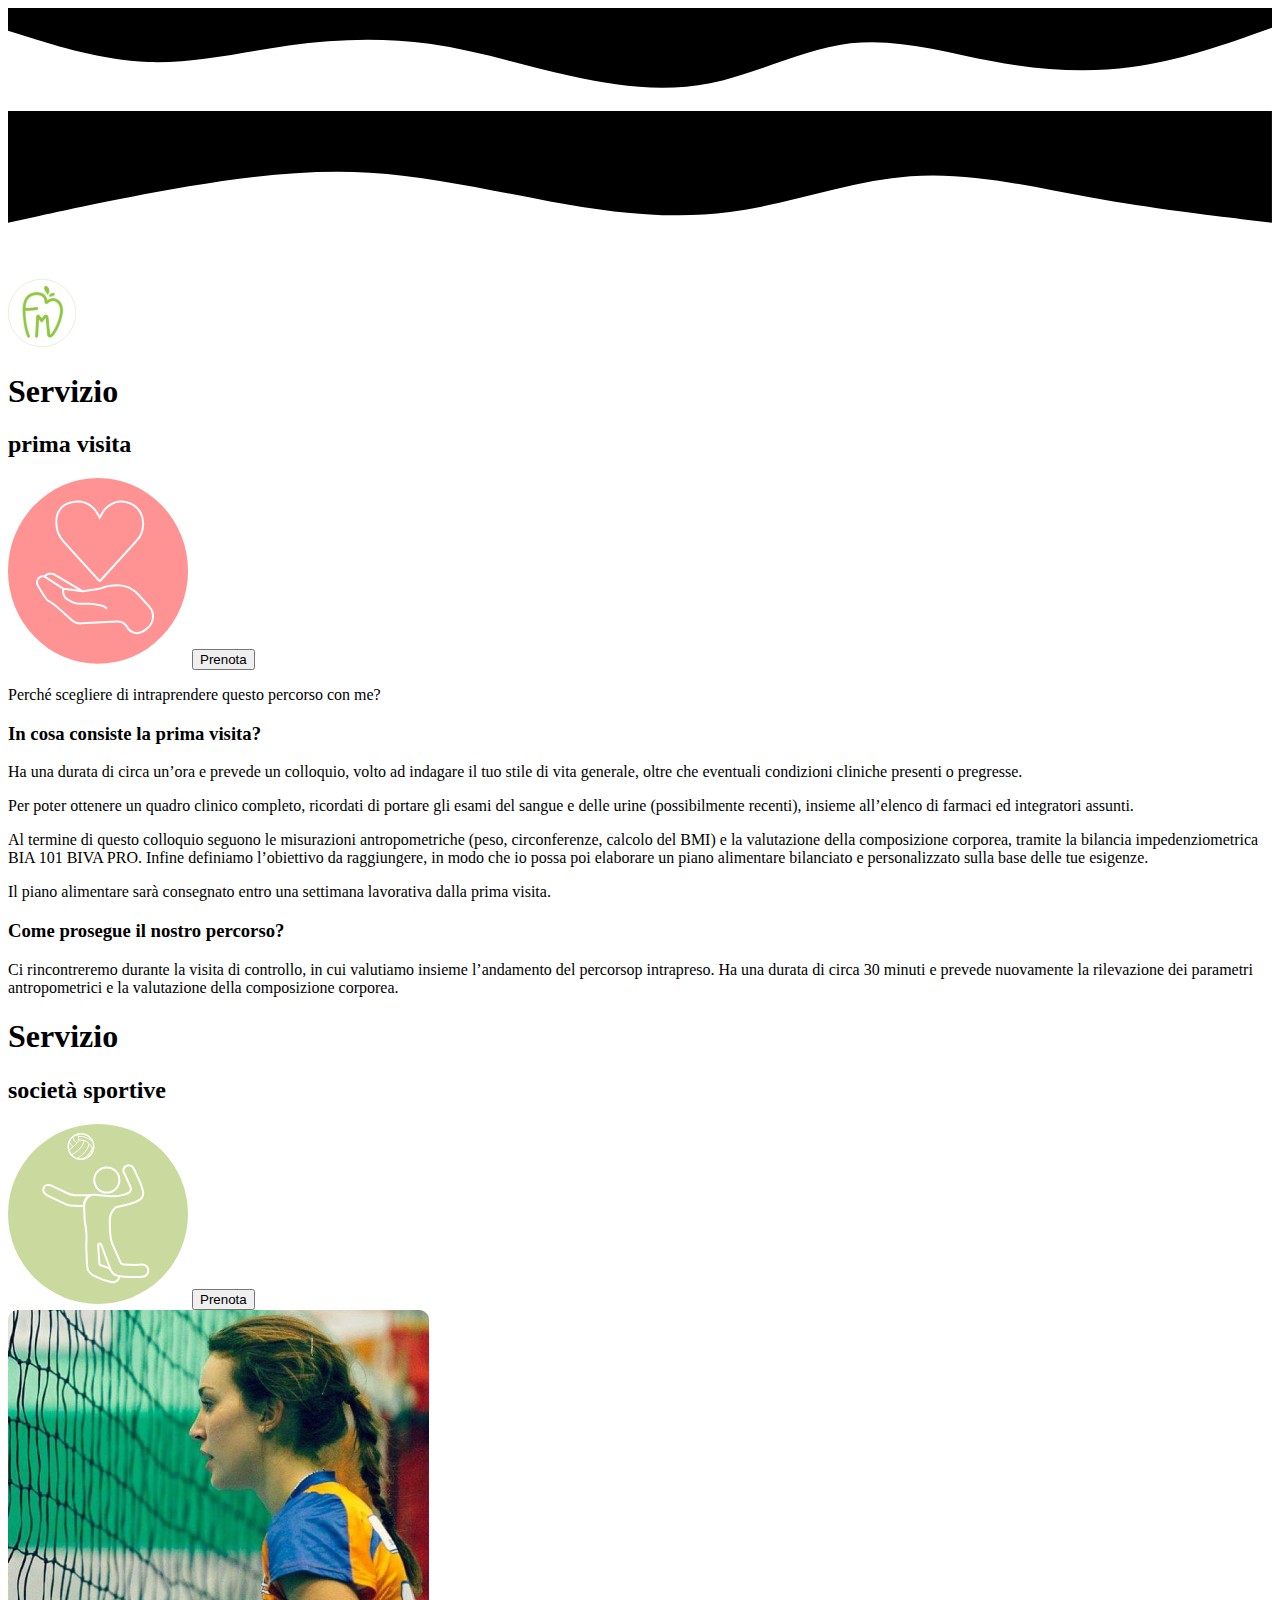
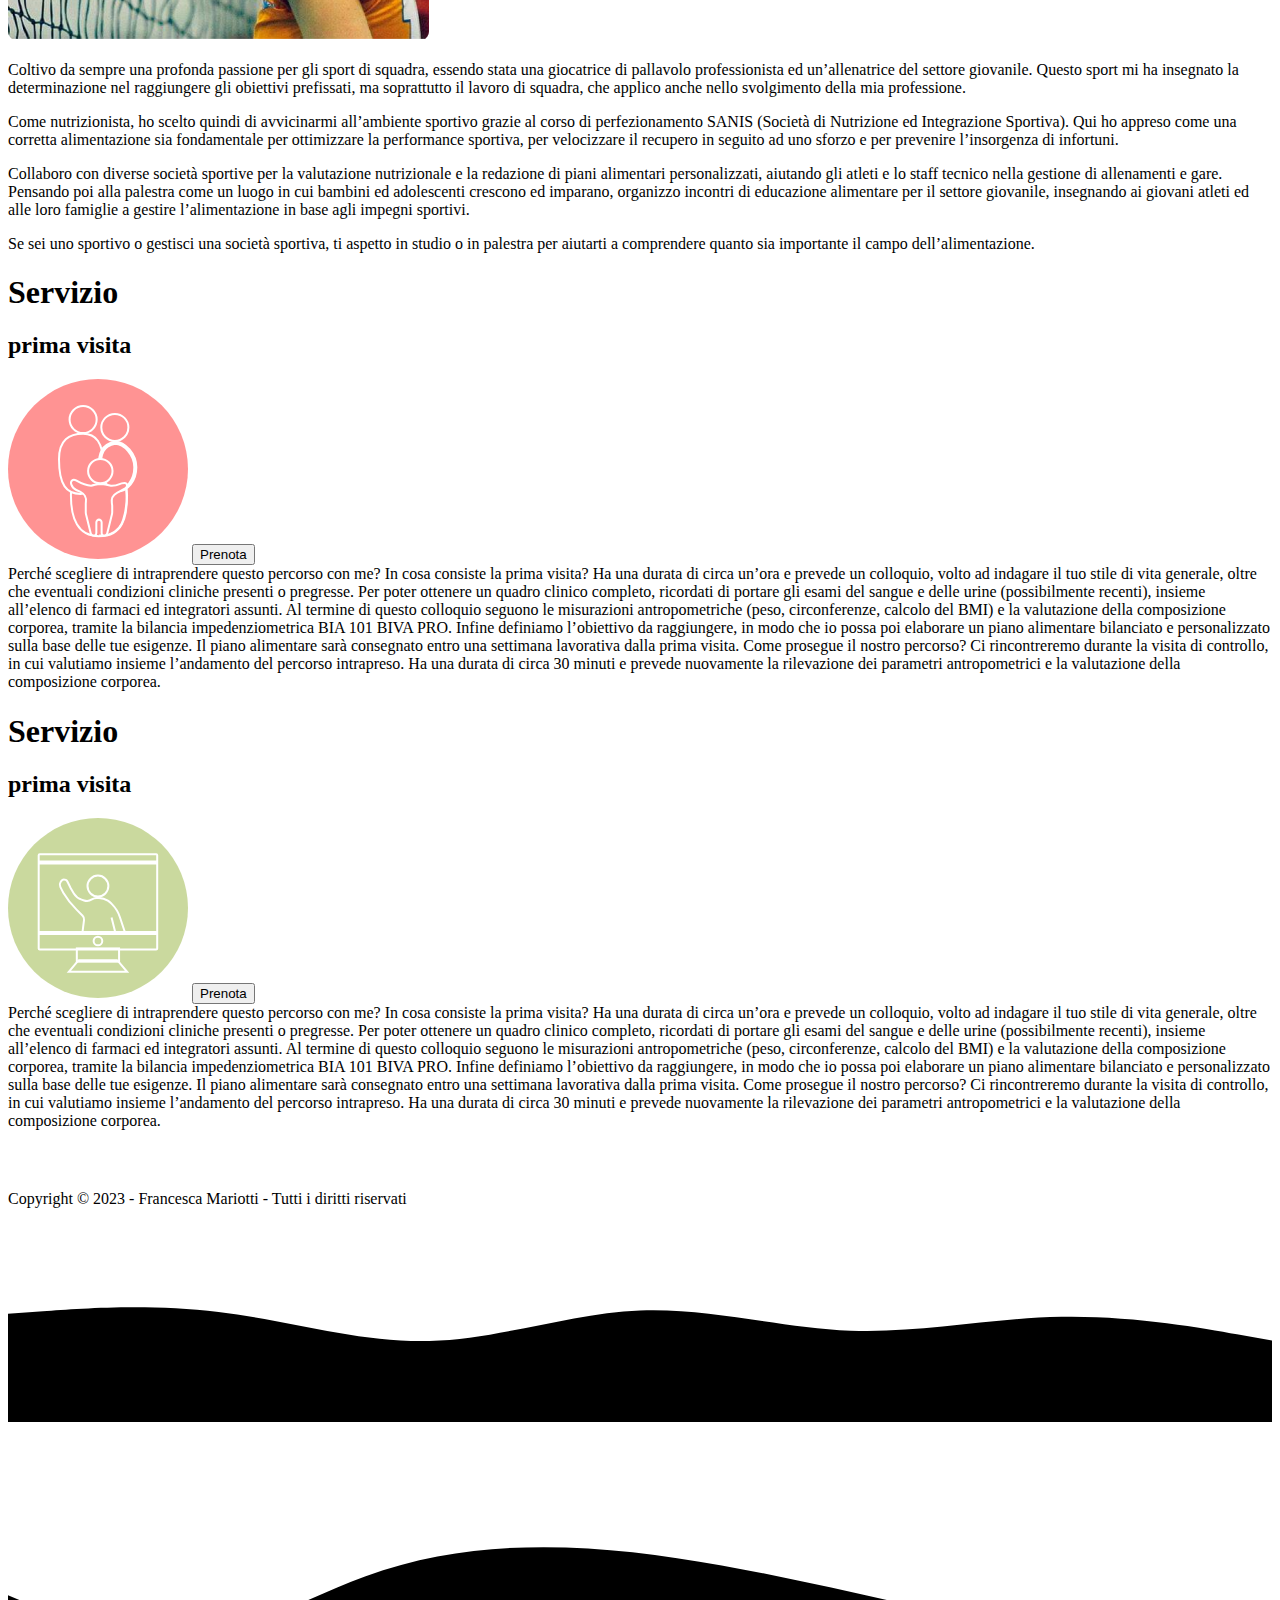
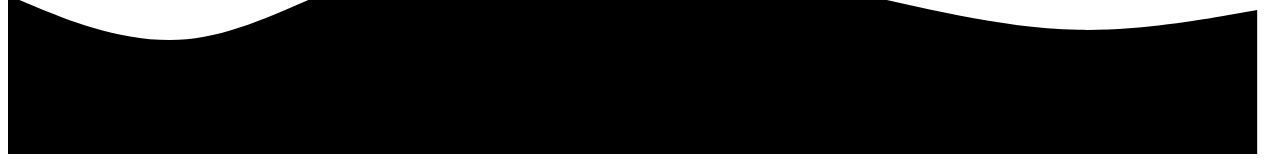
==== servizi.html @ 52249aaf "servizi" ====
<!DOCTYPE html>
<html>
	<head>
		<meta charset="UTF-8" />
		<meta name="viewport" content="width=device-width, initial-scale=1.0" />
		<link href="../dist/output.css" rel="stylesheet" />
		<link rel="preconnect" href="https://fonts.googleapis.com" />
		<link rel="preconnect" href="https://fonts.gstatic.com" crossorigin />
		<link
			href="https://fonts.googleapis.com/css2?family=Alegreya+Sans:wght@800&family=Alegreya:wght@400;700&family=Cookie&display=swap"
			rel="stylesheet" />
		<title>Dottoressa Francesca Mariotti</title>
	</head>

	<body>
		<header class="relative">
			<svg
				class="hidden fill-fmgreen-100 w-full h-28 xl:block"
				xmlns="http://www.w3.org/2000/svg"
				preserveAspectRatio="none"
				viewBox="0 0 1280 100">
				<path
					d="m0 23 23.7 7.5C47.3 38 94.7 53 142 54.7c47.3 1.6 94.7-10 142.2-16.7 47.5-6.7 95.1-8.3 142.6-1.7C474.3 43 521.7 58 569 68.7c47.3 10.6 94.7 17 142 7.5s94.7-34.9 142.2-40.4c47.5-5.5 95.1 8.9 142.6 17.9 47.5 9 94.9 12.6 142.2 6.1 47.3-6.5 94.7-23.1 118.3-31.5L1280 20V0H0Z" />
			</svg>
			<svg
				class="fill-fmgreen-100 w-full h-28 xl:hidden"
				xmlns="http://www.w3.org/2000/svg"
				preserveAspectRatio="none"
				viewBox="0 0 769 100">
				<path
					d="m0 68 18.3-4c18.4-4 55-12 91.7-18.2 36.7-6.1 73.3-10.5 110-8.3 36.7 2.2 73.3 10.8 109.8 17.5 36.5 6.7 72.9 11.3 109.4 6.5 36.5-4.8 73.1-19.2 109.8-21.8 36.7-2.7 73.3 6.3 110 13 36.7 6.6 73.3 11 91.7 13.1L769 68V0H0Z" />
			</svg>
			<img
				class="h-16 w-16 absolute top-3 left-0 right-0 mx-auto"
				src="img/logo.svg"
				alt="Logo Francesca Mariotti Nutrizionista" />
		</header>

		<main class="flex flex-col items-center w-full gap-32">
			<div class="flex gap-8 w-1/2 mt-16">
				<div class="flex flex-col items-center">
					<h1 class="text-fmgreen-300 font-cookie text-6xl">
						Servizio
					</h1>
					<h2
						class="uppercase text-fmpink-100 font-alegreya-sans text-2xl font-bold">
						prima visita
					</h2>
					<img class="h-44 w-44" src="img/visita.svg" alt="" />
					<button
						class="button bg-fmgreen-200 text-fmgreen-300 uppercase font-bold mt-5 py-1 px-4 rounded-2xl"
						type="submit">
						Prenota
					</button>
				</div>
				<div
					class="font-alegreya text-fmgreen-300 text-justify prose max-w-none">
					<p>
						Perché scegliere di intraprendere questo percorso con
						me?
					</p>

					<h3 class="text-fmgreen-300">In cosa consiste la prima visita?</h3>
					<p>
						Ha una durata di circa un’ora e prevede un colloquio,
						volto ad indagare il tuo stile di vita generale, oltre
						che eventuali condizioni cliniche presenti o pregresse.
					</p>

					<p class="italic">
						Per poter ottenere un quadro clinico completo, ricordati
						di portare gli esami del sangue e delle urine
						(possibilmente recenti), insieme all’elenco di farmaci
						ed integratori assunti.
					</p>

					<p>
						Al termine di questo colloquio seguono le misurazioni
						antropometriche (peso, circonferenze, calcolo del BMI) e
						la valutazione della composizione corporea, tramite la
						bilancia impedenziometrica BIA 101 BIVA PRO. Infine
						definiamo l’obiettivo da raggiungere, in modo che io
						possa poi elaborare un piano alimentare bilanciato e
						personalizzato sulla base delle tue esigenze.
					</p>

					<p>
						Il piano alimentare sarà consegnato entro una settimana
						lavorativa dalla prima visita.
					</p>
					<h3 class="text-fmgreen-300">Come prosegue il nostro percorso?</h3>
					<p>
						Ci rincontreremo durante la visita di controllo, in cui
						valutiamo insieme l’andamento del percorsop intrapreso.
						Ha una durata di circa 30 minuti e prevede nuovamente la
						rilevazione dei parametri antropometrici e la
						valutazione della composizione corporea.
					</p>
				</div>
			</div>

			<div class="flex gap-8 w-3/5">
				<div class="flex flex-col justify-center items-center">
					<h1 class="text-fmgreen-300 font-cookie text-6xl">
						Servizio
					</h1>
					<h2
						class="uppercase text-fmgreen-100 font-alegreya-sans text-2xl font-bold">
						società sportive
					</h2>
					<img class="h-44 w-44" src="img/sport.svg" alt="" />
					<button
						class="button bg-fmpink-200 text-white uppercase font-bold mt-5 py-1 px-4 rounded-2xl"
						type="submit">
						Prenota
					</button>
				</div>
				<div
					class="font-alegreya text-fmgreen-300 text-justify prose max-w-none">
					<img
						class="ml-10 rounded-lg float-right"
						src="img/francescapallavolo.png"
						alt="Francesca Mariotti che gioca a pallavolo" />
					<p>
						Coltivo da sempre una profonda passione per gli sport di
						squadra, essendo stata una giocatrice di pallavolo
						professionista ed un’allenatrice del settore giovanile.
						Questo sport mi ha insegnato la determinazione nel
						raggiungere gli obiettivi prefissati, ma soprattutto il
						lavoro di squadra, che applico anche nello svolgimento
						della mia professione.
					</p>
					<p>
						Come nutrizionista, ho scelto quindi di avvicinarmi
						all’ambiente sportivo grazie al corso di perfezionamento
						SANIS (Società di Nutrizione ed Integrazione Sportiva).
						Qui ho appreso come una corretta alimentazione sia
						fondamentale per ottimizzare la performance sportiva,
						per velocizzare il recupero in seguito ad uno sforzo e
						per prevenire l’insorgenza di infortuni.
					</p>
					<p>
						Collaboro con diverse società sportive per la
						valutazione nutrizionale e la redazione di piani
						alimentari personalizzati, aiutando gli atleti e lo
						staff tecnico nella gestione di allenamenti e gare.
						Pensando poi alla palestra come un luogo in cui bambini
						ed adolescenti crescono ed imparano, organizzo incontri
						di educazione alimentare per il settore giovanile,
						insegnando ai giovani atleti ed alle loro famiglie a
						gestire l’alimentazione in base agli impegni sportivi.
					</p>
					<p>
						Se sei uno sportivo o gestisci una società sportiva, ti
						aspetto in studio o in palestra per aiutarti a
						comprendere quanto sia importante il campo
						dell’alimentazione.
					</p>
				</div>
			</div>

			<div class="flex gap-8 w-3/5">
				<div class="flex flex-col gap-2 justify-center items-center">
					<h1 class="text-fmgreen-300 font-cookie text-6xl">
						Servizio
					</h1>
					<h2
						class="uppercase text-fmpink-100 font-alegreya-sans text-2xl font-bold">
						prima visita
					</h2>
					<img class="h-44 w-44" src="img/famiglia.svg" alt="" />
					<button
						class="button bg-fmgreen-200 text-fmgreen-300 uppercase font-bold mt-5 py-1 px-4 rounded-2xl"
						type="submit">
						Prenota
					</button>
				</div>
				<div class="font-alegreya text-fmgreen-300">
					Perché scegliere di intraprendere questo percorso con me? In
					cosa consiste la prima visita? Ha una durata di circa un’ora
					e prevede un colloquio, volto ad indagare il tuo stile di
					vita generale, oltre che eventuali condizioni cliniche
					presenti o pregresse. Per poter ottenere un quadro clinico
					completo, ricordati di portare gli esami del sangue e delle
					urine (possibilmente recenti), insieme all’elenco di farmaci
					ed integratori assunti. Al termine di questo colloquio
					seguono le misurazioni antropometriche (peso, circonferenze,
					calcolo del BMI) e la valutazione della composizione
					corporea, tramite la bilancia impedenziometrica BIA 101 BIVA
					PRO. Infine definiamo l’obiettivo da raggiungere, in modo
					che io possa poi elaborare un piano alimentare bilanciato e
					personalizzato sulla base delle tue esigenze. Il piano
					alimentare sarà consegnato entro una settimana lavorativa
					dalla prima visita. Come prosegue il nostro percorso? Ci
					rincontreremo durante la visita di controllo, in cui
					valutiamo insieme l’andamento del percorso intrapreso. Ha
					una durata di circa 30 minuti e prevede nuovamente la
					rilevazione dei parametri antropometrici e la valutazione
					della composizione corporea.
				</div>
			</div>

			<div class="flex gap-8 w-3/5">
				<div class="flex flex-col gap-2 justify-center items-center">
					<h1 class="text-fmgreen-300 font-cookie text-6xl">
						Servizio
					</h1>
					<h2
						class="uppercase text-fmpink-100 font-alegreya-sans text-2xl font-bold">
						prima visita
					</h2>
					<img class="h-44 w-44" src="img/consulenza.svg" alt="" />
					<button
						class="button bg-fmpink-200 text-white uppercase font-bold mt-5 py-1 px-4 rounded-2xl"
						type="submit">
						Prenota
					</button>
				</div>
				<div class="font-alegreya text-fmgreen-300">
					Perché scegliere di intraprendere questo percorso con me? In
					cosa consiste la prima visita? Ha una durata di circa un’ora
					e prevede un colloquio, volto ad indagare il tuo stile di
					vita generale, oltre che eventuali condizioni cliniche
					presenti o pregresse. Per poter ottenere un quadro clinico
					completo, ricordati di portare gli esami del sangue e delle
					urine (possibilmente recenti), insieme all’elenco di farmaci
					ed integratori assunti. Al termine di questo colloquio
					seguono le misurazioni antropometriche (peso, circonferenze,
					calcolo del BMI) e la valutazione della composizione
					corporea, tramite la bilancia impedenziometrica BIA 101 BIVA
					PRO. Infine definiamo l’obiettivo da raggiungere, in modo
					che io possa poi elaborare un piano alimentare bilanciato e
					personalizzato sulla base delle tue esigenze. Il piano
					alimentare sarà consegnato entro una settimana lavorativa
					dalla prima visita. Come prosegue il nostro percorso? Ci
					rincontreremo durante la visita di controllo, in cui
					valutiamo insieme l’andamento del percorso intrapreso. Ha
					una durata di circa 30 minuti e prevede nuovamente la
					rilevazione dei parametri antropometrici e la valutazione
					della composizione corporea.
				</div>
			</div>
		</main>
		<footer class="relative">
			<div class="absolute w-full h-20 top-20">
				<div class="flex items-center justify-center gap-2">
					<img
						class="h-8 w-8"
						src="img/facebook.svg"
						alt="Icona Facebook" />
					<img
						class="h-8 w-8"
						src="img/instagram.svg"
						alt="Icona Instagram" />
				</div>
				<p class="text-center mt-1 text-white">
					Copyright © 2023 - Francesca Mariotti - Tutti i diritti
					riservati
				</p>
			</div>
			<svg
				class="hidden fill-fmgreen-100 w-full h-40 xl:block"
				xmlns="http://www.w3.org/2000/svg"
				preserveAspectRatio="none"
				viewBox="0 0 1280 200">
				<path
					d="M0 91L35.5 88.3C71 85.7 142 80.3 213.2 89C284.3 97.7 355.7 120.3 426.8 118.5C498 116.7 569 90.3 640 87.5C711 84.7 782 105.3 853.2 108C924.3 110.7 995.7 95.3 1066.8 94C1138 92.7 1209 105.3 1244.5 111.7L1280 118L1280 201L1244.5 201C1209 201 1138 201 1066.8 201C995.7 201 924.3 201 853.2 201C782 201 711 201 640 201C569 201 498 201 426.8 201C355.7 201 284.3 201 213.2 201C142 201 71 201 35.5 201L0 201Z" />
			</svg>
			<svg
				class="fill-fmgreen-100 w-full h-40 xl:hidden"
				xmlns="http://www.w3.org/2000/svg"
				preserveAspectRatio="none"
				viewBox="0 0 769 200">
				<path
					d="M0 103L18.2 110.5C36.3 118 72.7 133 108.8 129.7C145 126.3 181 104.7 217.2 91.5C253.3 78.3 289.7 73.7 325.8 73.7C362 73.7 398 78.3 434.2 84.8C470.3 91.3 506.7 99.7 542.8 107.7C579 115.7 615 123.3 651.2 124C687.3 124.7 723.7 118.3 741.8 115.2L760 112L760 201L741.8 201C723.7 201 687.3 201 651.2 201C615 201 579 201 542.8 201C506.7 201 470.3 201 434.2 201C398 201 362 201 325.8 201C289.7 201 253.3 201 217.2 201C181 201 145 201 108.8 201C72.7 201 36.3 201 18.2 201L0 201Z" />
			</svg>
		</footer>
	</body>
</html>
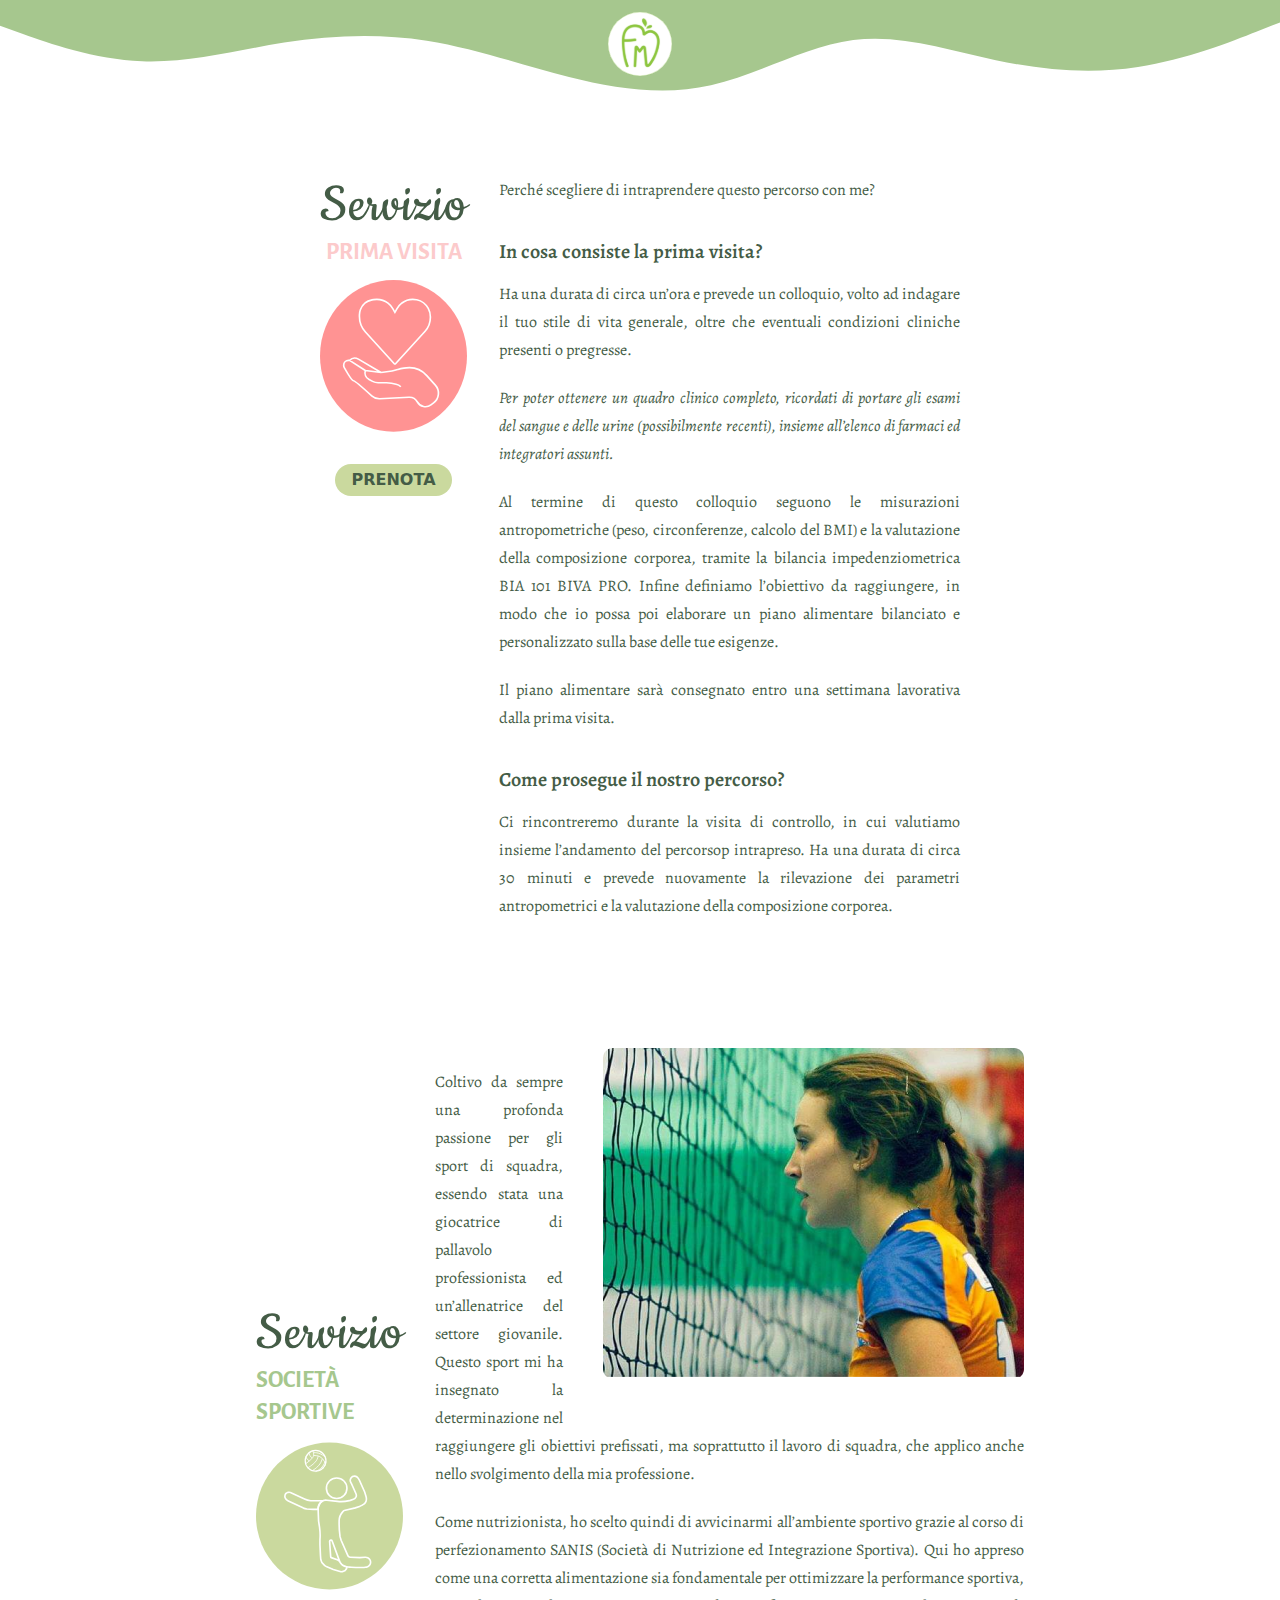
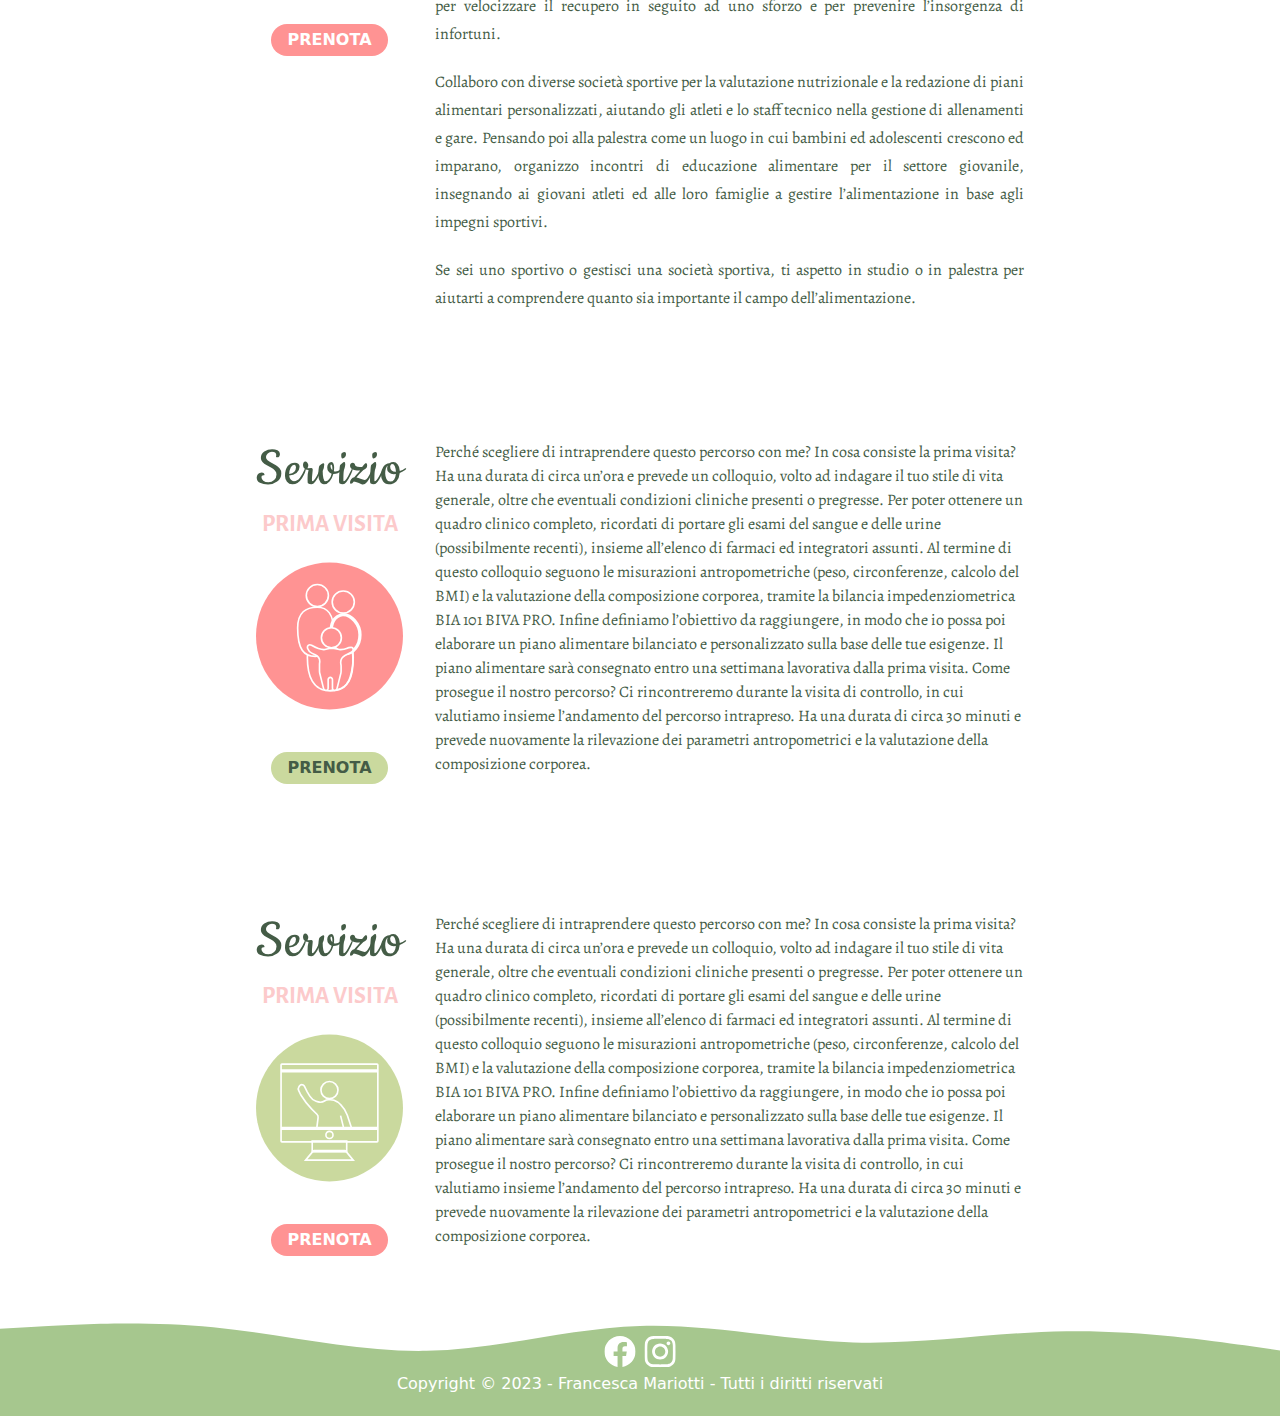
==== commit 4d075f44: "fix" ====
--- a/servizi.html
+++ b/servizi.html
@@ -3,7 +3,7 @@
 	<head>
 		<meta charset="UTF-8" />
 		<meta name="viewport" content="width=device-width, initial-scale=1.0" />
-		<link href="../dist/output.css" rel="stylesheet" />
+		<link href="build.css" rel="stylesheet" />
 		<link rel="preconnect" href="https://fonts.googleapis.com" />
 		<link rel="preconnect" href="https://fonts.gstatic.com" crossorigin />
 		<link
--- a/build.css
+++ b/build.css
@@ -0,0 +1 @@
+/*! tailwindcss v3.2.4 | MIT License | https://tailwindcss.com*/*,:after,:before{box-sizing:border-box;border:0 solid #e5e7eb}:after,:before{--tw-content:""}html{line-height:1.5;-webkit-text-size-adjust:100%;-moz-tab-size:4;-o-tab-size:4;tab-size:4;font-family:ui-sans-serif,system-ui,-apple-system,BlinkMacSystemFont,Segoe UI,Roboto,Helvetica Neue,Arial,Noto Sans,sans-serif,Apple Color Emoji,Segoe UI Emoji,Segoe UI Symbol,Noto Color Emoji;font-feature-settings:normal}body{margin:0;line-height:inherit}hr{height:0;color:inherit;border-top-width:1px}abbr:where([title]){-webkit-text-decoration:underline dotted;text-decoration:underline dotted}h1,h2,h3,h4,h5,h6{font-size:inherit;font-weight:inherit}a{color:inherit;text-decoration:inherit}b,strong{font-weight:bolder}code,kbd,pre,samp{font-family:ui-monospace,SFMono-Regular,Menlo,Monaco,Consolas,Liberation Mono,Courier New,monospace;font-size:1em}small{font-size:80%}sub,sup{font-size:75%;line-height:0;position:relative;vertical-align:initial}sub{bottom:-.25em}sup{top:-.5em}table{text-indent:0;border-color:inherit;border-collapse:collapse}button,input,optgroup,select,textarea{font-family:inherit;font-size:100%;font-weight:inherit;line-height:inherit;color:inherit;margin:0;padding:0}button,select{text-transform:none}[type=button],[type=reset],[type=submit],button{-webkit-appearance:button;background-color:initial;background-image:none}:-moz-focusring{outline:auto}:-moz-ui-invalid{box-shadow:none}progress{vertical-align:initial}::-webkit-inner-spin-button,::-webkit-outer-spin-button{height:auto}[type=search]{-webkit-appearance:textfield;outline-offset:-2px}::-webkit-search-decoration{-webkit-appearance:none}::-webkit-file-upload-button{-webkit-appearance:button;font:inherit}summary{display:list-item}blockquote,dd,dl,figure,h1,h2,h3,h4,h5,h6,hr,p,pre{margin:0}fieldset{margin:0}fieldset,legend{padding:0}menu,ol,ul{list-style:none;margin:0;padding:0}textarea{resize:vertical}input::-moz-placeholder,textarea::-moz-placeholder{opacity:1;color:#9ca3af}input::placeholder,textarea::placeholder{opacity:1;color:#9ca3af}[role=button],button{cursor:pointer}:disabled{cursor:default}audio,canvas,embed,iframe,img,object,svg,video{display:block;vertical-align:middle}img,video{max-width:100%;height:auto}[hidden]{display:none}*,::backdrop,:after,:before{--tw-border-spacing-x:0;--tw-border-spacing-y:0;--tw-translate-x:0;--tw-translate-y:0;--tw-rotate:0;--tw-skew-x:0;--tw-skew-y:0;--tw-scale-x:1;--tw-scale-y:1;--tw-pan-x: ;--tw-pan-y: ;--tw-pinch-zoom: ;--tw-scroll-snap-strictness:proximity;--tw-ordinal: ;--tw-slashed-zero: ;--tw-numeric-figure: ;--tw-numeric-spacing: ;--tw-numeric-fraction: ;--tw-ring-inset: ;--tw-ring-offset-width:0px;--tw-ring-offset-color:#fff;--tw-ring-color:#3b82f680;--tw-ring-offset-shadow:0 0 #0000;--tw-ring-shadow:0 0 #0000;--tw-shadow:0 0 #0000;--tw-shadow-colored:0 0 #0000;--tw-blur: ;--tw-brightness: ;--tw-contrast: ;--tw-grayscale: ;--tw-hue-rotate: ;--tw-invert: ;--tw-saturate: ;--tw-sepia: ;--tw-drop-shadow: ;--tw-backdrop-blur: ;--tw-backdrop-brightness: ;--tw-backdrop-contrast: ;--tw-backdrop-grayscale: ;--tw-backdrop-hue-rotate: ;--tw-backdrop-invert: ;--tw-backdrop-opacity: ;--tw-backdrop-saturate: ;--tw-backdrop-sepia: }.prose{color:var(--tw-prose-body);max-width:65ch}.prose :where(p):not(:where([class~=not-prose] *)){margin-top:1.25em;margin-bottom:1.25em}.prose :where([class~=lead]):not(:where([class~=not-prose] *)){color:var(--tw-prose-lead);font-size:1.25em;line-height:1.6;margin-top:1.2em;margin-bottom:1.2em}.prose :where(a):not(:where([class~=not-prose] *)){color:var(--tw-prose-links);text-decoration:underline;font-weight:500}.prose :where(strong):not(:where([class~=not-prose] *)){color:var(--tw-prose-bold);font-weight:600}.prose :where(a strong):not(:where([class~=not-prose] *)){color:inherit}.prose :where(blockquote strong):not(:where([class~=not-prose] *)){color:inherit}.prose :where(thead th strong):not(:where([class~=not-prose] *)){color:inherit}.prose :where(ol):not(:where([class~=not-prose] *)){list-style-type:decimal;margin-top:1.25em;margin-bottom:1.25em;padding-left:1.625em}.prose :where(ol[type=A]):not(:where([class~=not-prose] *)){list-style-type:upper-alpha}.prose :where(ol[type=a]):not(:where([class~=not-prose] *)){list-style-type:lower-alpha}.prose :where(ol[type=A s]):not(:where([class~=not-prose] *)){list-style-type:upper-alpha}.prose :where(ol[type=a s]):not(:where([class~=not-prose] *)){list-style-type:lower-alpha}.prose :where(ol[type=I]):not(:where([class~=not-prose] *)){list-style-type:upper-roman}.prose :where(ol[type=i]):not(:where([class~=not-prose] *)){list-style-type:lower-roman}.prose :where(ol[type=I s]):not(:where([class~=not-prose] *)){list-style-type:upper-roman}.prose :where(ol[type=i s]):not(:where([class~=not-prose] *)){list-style-type:lower-roman}.prose :where(ol[type="1"]):not(:where([class~=not-prose] *)){list-style-type:decimal}.prose :where(ul):not(:where([class~=not-prose] *)){list-style-type:disc;margin-top:1.25em;margin-bottom:1.25em;padding-left:1.625em}.prose :where(ol>li):not(:where([class~=not-prose] *))::marker{font-weight:400;color:var(--tw-prose-counters)}.prose :where(ul>li):not(:where([class~=not-prose] *))::marker{color:var(--tw-prose-bullets)}.prose :where(hr):not(:where([class~=not-prose] *)){border-color:var(--tw-prose-hr);border-top-width:1px;margin-top:3em;margin-bottom:3em}.prose :where(blockquote):not(:where([class~=not-prose] *)){font-weight:500;font-style:italic;color:var(--tw-prose-quotes);border-left-width:.25rem;border-left-color:var(--tw-prose-quote-borders);quotes:"\201C""\201D""\2018""\2019";margin-top:1.6em;margin-bottom:1.6em;padding-left:1em}.prose :where(blockquote p:first-of-type):not(:where([class~=not-prose] *)):before{content:open-quote}.prose :where(blockquote p:last-of-type):not(:where([class~=not-prose] *)):after{content:close-quote}.prose :where(h1):not(:where([class~=not-prose] *)){color:var(--tw-prose-headings);font-weight:800;font-size:2.25em;margin-top:0;margin-bottom:.8888889em;line-height:1.1111111}.prose :where(h1 strong):not(:where([class~=not-prose] *)){font-weight:900;color:inherit}.prose :where(h2):not(:where([class~=not-prose] *)){color:var(--tw-prose-headings);font-weight:700;font-size:1.5em;margin-top:2em;margin-bottom:1em;line-height:1.3333333}.prose :where(h2 strong):not(:where([class~=not-prose] *)){font-weight:800;color:inherit}.prose :where(h3):not(:where([class~=not-prose] *)){color:var(--tw-prose-headings);font-weight:600;font-size:1.25em;margin-top:1.6em;margin-bottom:.6em;line-height:1.6}.prose :where(h3 strong):not(:where([class~=not-prose] *)){font-weight:700;color:inherit}.prose :where(h4):not(:where([class~=not-prose] *)){color:var(--tw-prose-headings);font-weight:600;margin-top:1.5em;margin-bottom:.5em;line-height:1.5}.prose :where(h4 strong):not(:where([class~=not-prose] *)){font-weight:700;color:inherit}.prose :where(img):not(:where([class~=not-prose] *)){margin-top:2em;margin-bottom:2em}.prose :where(figure>*):not(:where([class~=not-prose] *)){margin-top:0;margin-bottom:0}.prose :where(figcaption):not(:where([class~=not-prose] *)){color:var(--tw-prose-captions);font-size:.875em;line-height:1.4285714;margin-top:.8571429em}.prose :where(code):not(:where([class~=not-prose] *)){color:var(--tw-prose-code);font-weight:600;font-size:.875em}.prose :where(code):not(:where([class~=not-prose] *)):before{content:"`"}.prose :where(code):not(:where([class~=not-prose] *)):after{content:"`"}.prose :where(a code):not(:where([class~=not-prose] *)){color:inherit}.prose :where(h1 code):not(:where([class~=not-prose] *)){color:inherit}.prose :where(h2 code):not(:where([class~=not-prose] *)){color:inherit;font-size:.875em}.prose :where(h3 code):not(:where([class~=not-prose] *)){color:inherit;font-size:.9em}.prose :where(h4 code):not(:where([class~=not-prose] *)){color:inherit}.prose :where(blockquote code):not(:where([class~=not-prose] *)){color:inherit}.prose :where(thead th code):not(:where([class~=not-prose] *)){color:inherit}.prose :where(pre):not(:where([class~=not-prose] *)){color:var(--tw-prose-pre-code);background-color:var(--tw-prose-pre-bg);overflow-x:auto;font-weight:400;font-size:.875em;line-height:1.7142857;margin-top:1.7142857em;margin-bottom:1.7142857em;border-radius:.375rem;padding:.8571429em 1.1428571em}.prose :where(pre code):not(:where([class~=not-prose] *)){background-color:initial;border-width:0;border-radius:0;padding:0;font-weight:inherit;color:inherit;font-size:inherit;font-family:inherit;line-height:inherit}.prose :where(pre code):not(:where([class~=not-prose] *)):before{content:none}.prose :where(pre code):not(:where([class~=not-prose] *)):after{content:none}.prose :where(table):not(:where([class~=not-prose] *)){width:100%;table-layout:auto;text-align:left;margin-top:2em;margin-bottom:2em;font-size:.875em;line-height:1.7142857}.prose :where(thead):not(:where([class~=not-prose] *)){border-bottom-width:1px;border-bottom-color:var(--tw-prose-th-borders)}.prose :where(thead th):not(:where([class~=not-prose] *)){color:var(--tw-prose-headings);font-weight:600;vertical-align:bottom;padding-right:.5714286em;padding-bottom:.5714286em;padding-left:.5714286em}.prose :where(tbody tr):not(:where([class~=not-prose] *)){border-bottom-width:1px;border-bottom-color:var(--tw-prose-td-borders)}.prose :where(tbody tr:last-child):not(:where([class~=not-prose] *)){border-bottom-width:0}.prose :where(tbody td):not(:where([class~=not-prose] *)){vertical-align:initial}.prose :where(tfoot):not(:where([class~=not-prose] *)){border-top-width:1px;border-top-color:var(--tw-prose-th-borders)}.prose :where(tfoot td):not(:where([class~=not-prose] *)){vertical-align:top}.prose{--tw-prose-body:#374151;--tw-prose-headings:#111827;--tw-prose-lead:#4b5563;--tw-prose-links:#111827;--tw-prose-bold:#111827;--tw-prose-counters:#6b7280;--tw-prose-bullets:#d1d5db;--tw-prose-hr:#e5e7eb;--tw-prose-quotes:#111827;--tw-prose-quote-borders:#e5e7eb;--tw-prose-captions:#6b7280;--tw-prose-code:#111827;--tw-prose-pre-code:#e5e7eb;--tw-prose-pre-bg:#1f2937;--tw-prose-th-borders:#d1d5db;--tw-prose-td-borders:#e5e7eb;--tw-prose-invert-body:#d1d5db;--tw-prose-invert-headings:#fff;--tw-prose-invert-lead:#9ca3af;--tw-prose-invert-links:#fff;--tw-prose-invert-bold:#fff;--tw-prose-invert-counters:#9ca3af;--tw-prose-invert-bullets:#4b5563;--tw-prose-invert-hr:#374151;--tw-prose-invert-quotes:#f3f4f6;--tw-prose-invert-quote-borders:#374151;--tw-prose-invert-captions:#9ca3af;--tw-prose-invert-code:#fff;--tw-prose-invert-pre-code:#d1d5db;--tw-prose-invert-pre-bg:#00000080;--tw-prose-invert-th-borders:#4b5563;--tw-prose-invert-td-borders:#374151;font-size:1rem;line-height:1.75}.prose :where(video):not(:where([class~=not-prose] *)){margin-top:2em;margin-bottom:2em}.prose :where(figure):not(:where([class~=not-prose] *)){margin-top:2em;margin-bottom:2em}.prose :where(li):not(:where([class~=not-prose] *)){margin-top:.5em;margin-bottom:.5em}.prose :where(ol>li):not(:where([class~=not-prose] *)){padding-left:.375em}.prose :where(ul>li):not(:where([class~=not-prose] *)){padding-left:.375em}.prose :where(.prose>ul>li p):not(:where([class~=not-prose] *)){margin-top:.75em;margin-bottom:.75em}.prose :where(.prose>ul>li>:first-child):not(:where([class~=not-prose] *)){margin-top:1.25em}.prose :where(.prose>ul>li>:last-child):not(:where([class~=not-prose] *)){margin-bottom:1.25em}.prose :where(.prose>ol>li>:first-child):not(:where([class~=not-prose] *)){margin-top:1.25em}.prose :where(.prose>ol>li>:last-child):not(:where([class~=not-prose] *)){margin-bottom:1.25em}.prose :where(ul ul,ul ol,ol ul,ol ol):not(:where([class~=not-prose] *)){margin-top:.75em;margin-bottom:.75em}.prose :where(hr+*):not(:where([class~=not-prose] *)){margin-top:0}.prose :where(h2+*):not(:where([class~=not-prose] *)){margin-top:0}.prose :where(h3+*):not(:where([class~=not-prose] *)){margin-top:0}.prose :where(h4+*):not(:where([class~=not-prose] *)){margin-top:0}.prose :where(thead th:first-child):not(:where([class~=not-prose] *)){padding-left:0}.prose :where(thead th:last-child):not(:where([class~=not-prose] *)){padding-right:0}.prose :where(tbody td,tfoot td):not(:where([class~=not-prose] *)){padding:.5714286em}.prose :where(tbody td:first-child,tfoot td:first-child):not(:where([class~=not-prose] *)){padding-left:0}.prose :where(tbody td:last-child,tfoot td:last-child):not(:where([class~=not-prose] *)){padding-right:0}.prose :where(.prose>:first-child):not(:where([class~=not-prose] *)){margin-top:0}.prose :where(.prose>:last-child):not(:where([class~=not-prose] *)){margin-bottom:0}.absolute{position:absolute}.relative{position:relative}.top-3{top:.75rem}.left-0{left:0}.right-0{right:0}.top-20{top:5rem}.z-50{z-index:50}.z-30{z-index:30}.float-right{float:right}.mx-auto{margin-left:auto;margin-right:auto}.my-32{margin-top:8rem;margin-bottom:8rem}.mt-10{margin-top:2.5rem}.mr-8{margin-right:2rem}.mt-4{margin-top:1rem}.mt-1{margin-top:.25rem}.mt-16{margin-top:4rem}.mt-5{margin-top:1.25rem}.ml-10{margin-left:2.5rem}.flex{display:flex}.hidden{display:none}.aspect-square{aspect-ratio:1/1}.h-32{height:8rem}.h-28{height:7rem}.h-16{height:4rem}.h-\[48rem\]{height:48rem}.h-full{height:100%}.h-80{height:20rem}.h-24{height:6rem}.h-20{height:5rem}.h-8{height:2rem}.h-40{height:10rem}.h-44{height:11rem}.w-full{width:100%}.w-16{width:4rem}.w-1\/2{width:50%}.w-80{width:20rem}.w-5\/6{width:83.333333%}.w-1\/4{width:25%}.w-24{width:6rem}.w-8{width:2rem}.w-44{width:11rem}.w-3\/5{width:60%}.max-w-none{max-width:none}.flex-col{flex-direction:column}.items-center{align-items:center}.justify-center{justify-content:center}.justify-around{justify-content:space-around}.justify-evenly{justify-content:space-evenly}.gap-2{gap:.5rem}.gap-32{gap:8rem}.gap-8{gap:2rem}.overflow-hidden{overflow:hidden}.rounded-full{border-radius:9999px}.rounded-lg{border-radius:.5rem}.rounded-2xl{border-radius:1rem}.bg-fmgreen-100{--tw-bg-opacity:1;background-color:rgb(166 199 142/var(--tw-bg-opacity))}.bg-white{--tw-bg-opacity:1;background-color:rgb(255 255 255/var(--tw-bg-opacity))}.bg-fmgreen-200{--tw-bg-opacity:1;background-color:rgb(202 217 158/var(--tw-bg-opacity))}.bg-fmpink-200{--tw-bg-opacity:1;background-color:rgb(255 147 147/var(--tw-bg-opacity))}.fill-fmgreen-100{fill:#a6c78e}.p-3{padding:.75rem}.py-4{padding-top:1rem;padding-bottom:1rem}.py-1{padding-top:.25rem;padding-bottom:.25rem}.px-4{padding-left:1rem;padding-right:1rem}.text-center{text-align:center}.text-justify{text-align:justify}.font-cookie{font-family:Cookie,cursive}.font-alegreya{font-family:Alegreya,serif}.font-alegreya-sans{font-family:Alegreya Sans,sans-serif}.text-6xl{font-size:3.75rem;line-height:1}.text-2xl{font-size:1.5rem;line-height:2rem}.text-5xl{font-size:3rem;line-height:1}.text-xl{font-size:1.25rem;line-height:1.75rem}.font-bold{font-weight:700}.font-medium{font-weight:500}.uppercase{text-transform:uppercase}.italic{font-style:italic}.text-fmgreen-100{--tw-text-opacity:1;color:rgb(166 199 142/var(--tw-text-opacity))}.text-fmgreen-300{--tw-text-opacity:1;color:rgb(68 92 70/var(--tw-text-opacity))}.text-fmpink-100{--tw-text-opacity:1;color:rgb(252 202 203/var(--tw-text-opacity))}.text-white{--tw-text-opacity:1;color:rgb(255 255 255/var(--tw-text-opacity))}@media (min-width:768px){.md\:w-full{width:100%}}@media (min-width:1280px){.xl\:block{display:block}.xl\:hidden{display:none}.xl\:w-\[80rem\]{width:80rem}}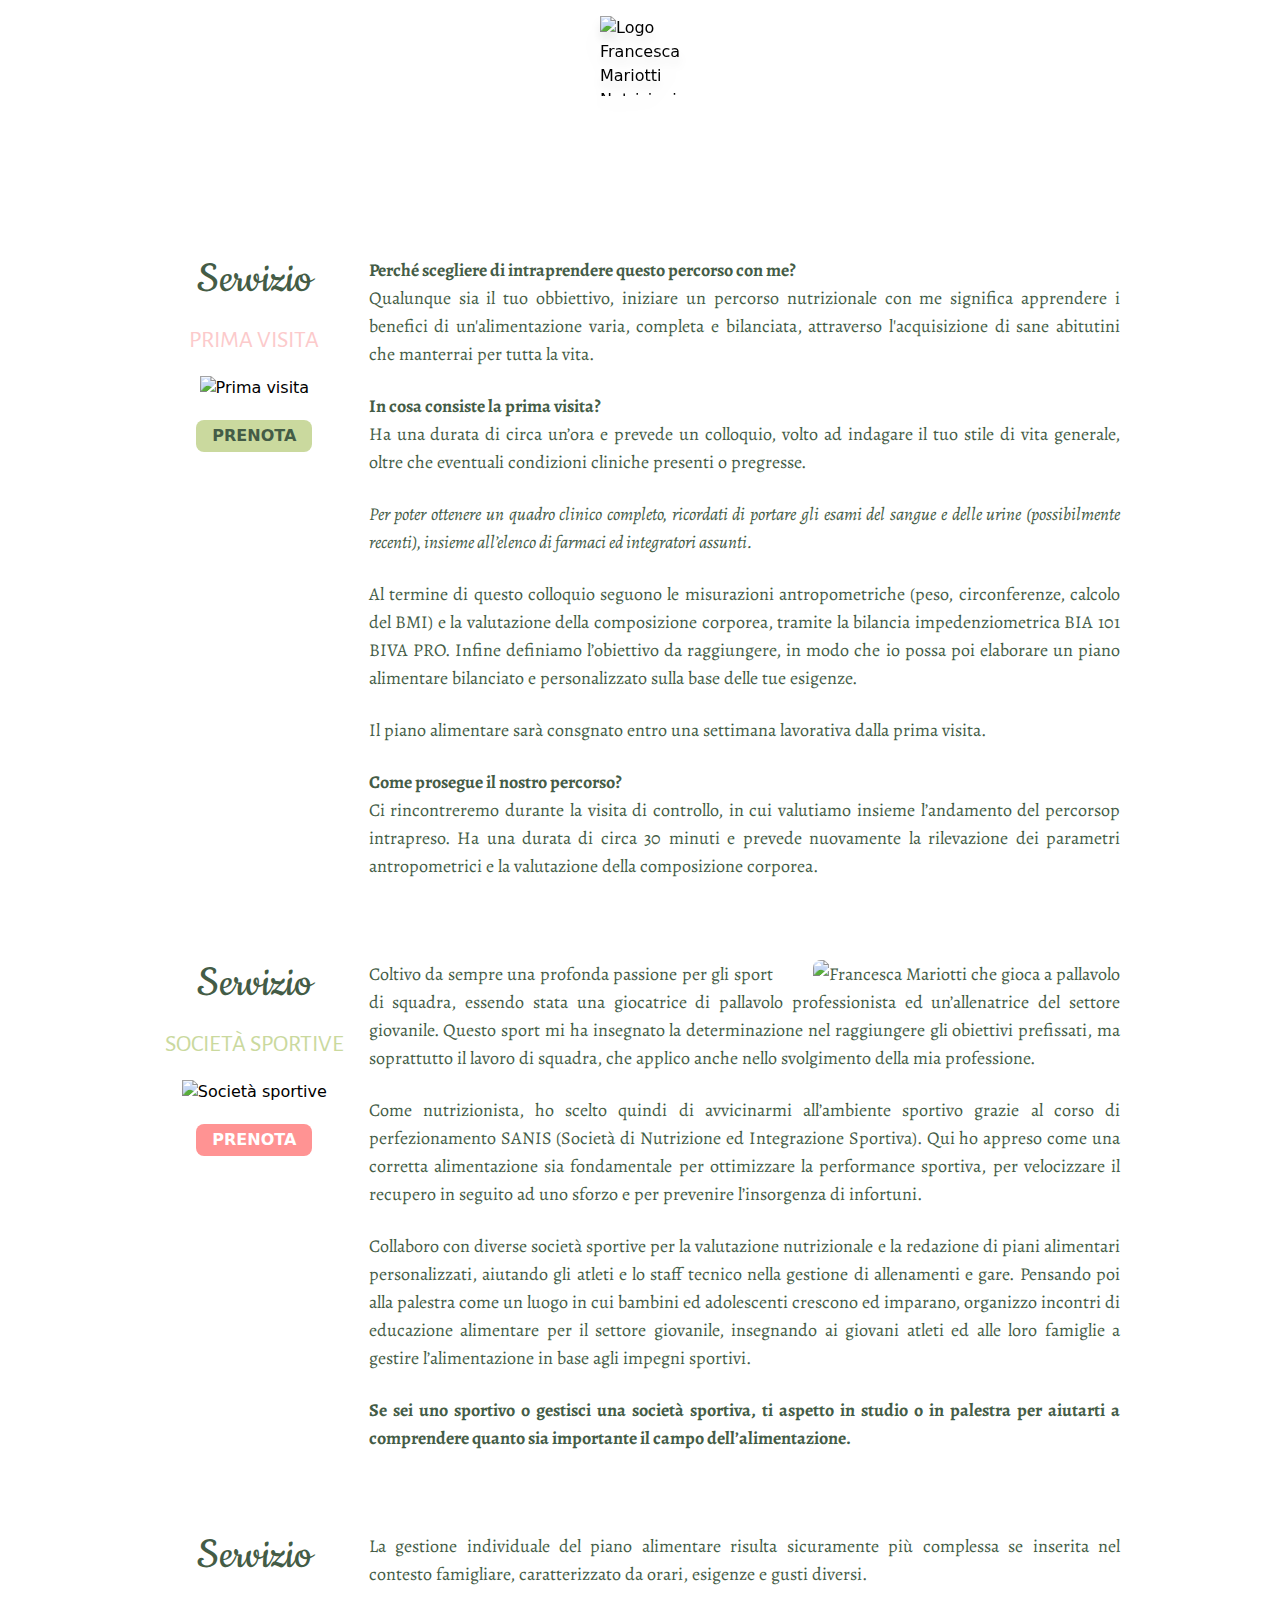
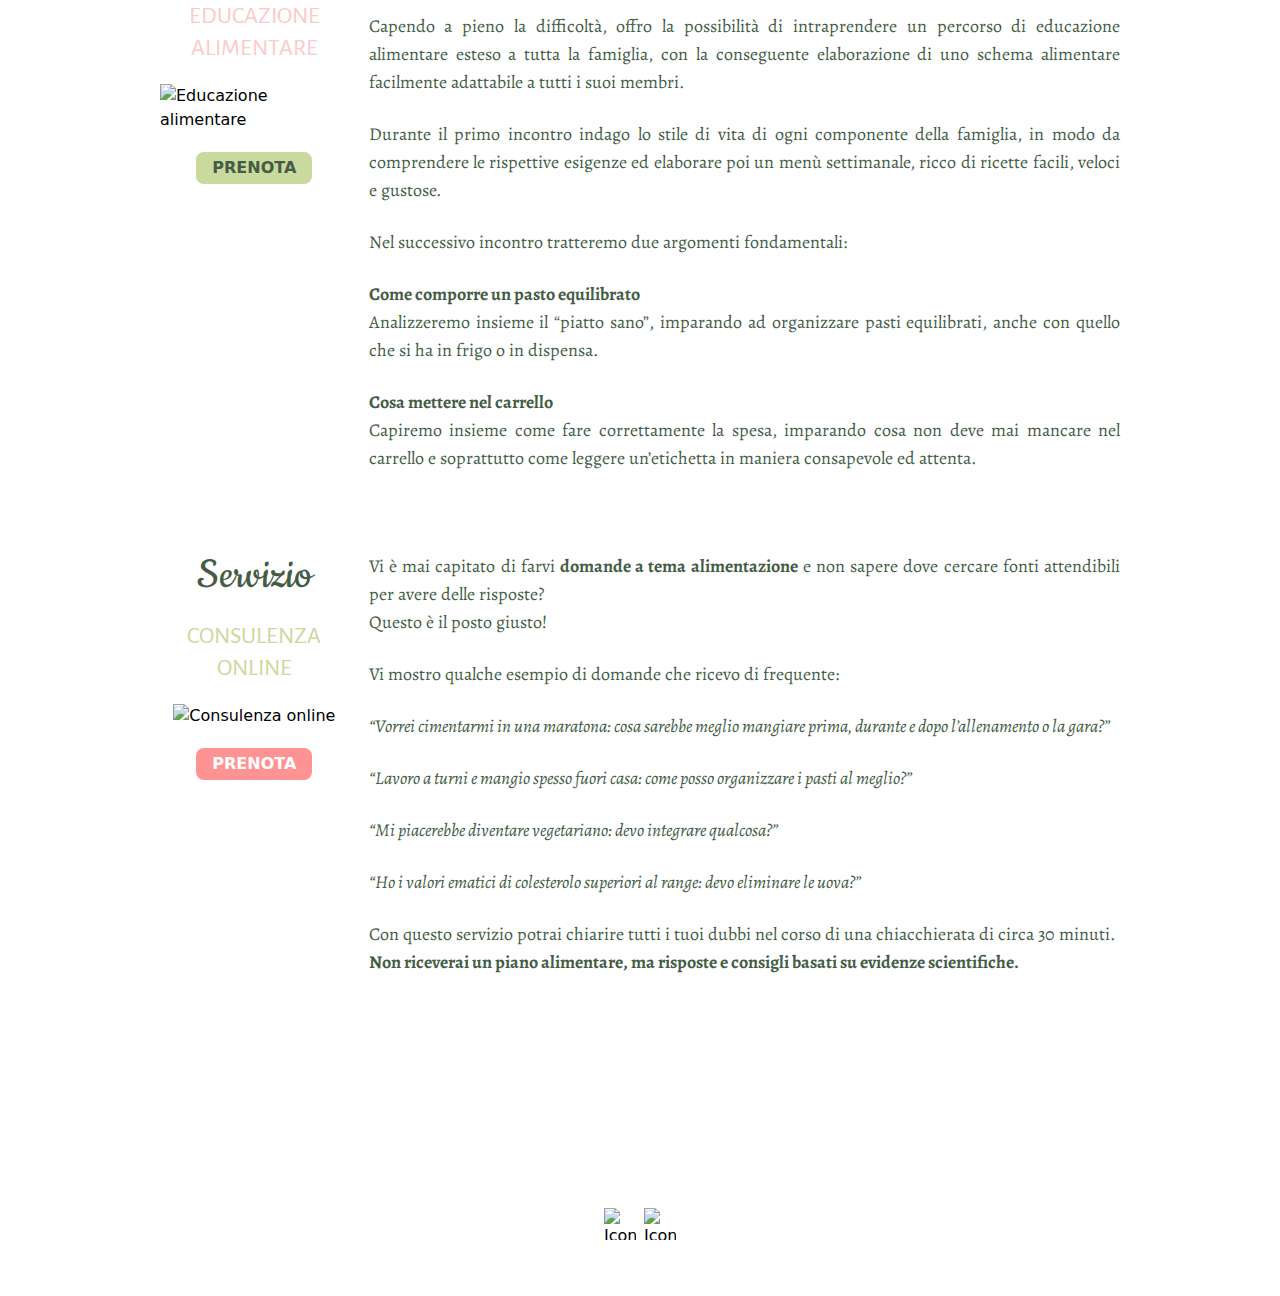
==== commit 965fdd9e: "Updates" ====
--- a/servizi.html
+++ b/servizi.html
@@ -7,273 +7,218 @@
 		<link rel="preconnect" href="https://fonts.googleapis.com" />
 		<link rel="preconnect" href="https://fonts.gstatic.com" crossorigin />
 		<link
-			href="https://fonts.googleapis.com/css2?family=Alegreya+Sans:wght@800&family=Alegreya:wght@400;700&family=Cookie&display=swap"
+			href="https://fonts.googleapis.com/css2?family=Alegreya+Sans:ital,wght@0,800;1,800&family=Alegreya:ital,wght@0,400;0,500;0,700;1,400;1,500;1,700&family=Cookie&display=swap"
 			rel="stylesheet" />
 		<title>Dottoressa Francesca Mariotti</title>
 	</head>
 
-	<body>
-		<header class="relative">
-			<svg
-				class="hidden fill-fmgreen-100 w-full h-28 xl:block"
-				xmlns="http://www.w3.org/2000/svg"
-				preserveAspectRatio="none"
-				viewBox="0 0 1280 100">
-				<path
-					d="m0 23 23.7 7.5C47.3 38 94.7 53 142 54.7c47.3 1.6 94.7-10 142.2-16.7 47.5-6.7 95.1-8.3 142.6-1.7C474.3 43 521.7 58 569 68.7c47.3 10.6 94.7 17 142 7.5s94.7-34.9 142.2-40.4c47.5-5.5 95.1 8.9 142.6 17.9 47.5 9 94.9 12.6 142.2 6.1 47.3-6.5 94.7-23.1 118.3-31.5L1280 20V0H0Z" />
-			</svg>
-			<svg
-				class="fill-fmgreen-100 w-full h-28 xl:hidden"
-				xmlns="http://www.w3.org/2000/svg"
-				preserveAspectRatio="none"
-				viewBox="0 0 769 100">
-				<path
-					d="m0 68 18.3-4c18.4-4 55-12 91.7-18.2 36.7-6.1 73.3-10.5 110-8.3 36.7 2.2 73.3 10.8 109.8 17.5 36.5 6.7 72.9 11.3 109.4 6.5 36.5-4.8 73.1-19.2 109.8-21.8 36.7-2.7 73.3 6.3 110 13 36.7 6.6 73.3 11 91.7 13.1L769 68V0H0Z" />
-			</svg>
-			<img
-				class="h-16 w-16 absolute top-3 left-0 right-0 mx-auto"
-				src="img/logo.svg"
-				alt="Logo Francesca Mariotti Nutrizionista" />
+	<body class="flex flex-col items-center justify-center">
+		<header
+			class="flex h-80 w-full flex-col items-center justify-start bg-wave bg-half bg-no-repeat md:h-64 md:justify-start">
+			<img class="mt-4 h-20 w-20 drop-shadow-xl" src="assets/img/logo.svg" alt="Logo Francesca Mariotti Nutrizionista" />
 		</header>
-
-		<main class="flex flex-col items-center w-full gap-32">
-			<div class="flex gap-8 w-1/2 mt-16">
-				<div class="flex flex-col items-center">
-					<h1 class="text-fmgreen-300 font-cookie text-6xl">
-						Servizio
-					</h1>
-					<h2
-						class="uppercase text-fmpink-100 font-alegreya-sans text-2xl font-bold">
-						prima visita
-					</h2>
-					<img class="h-44 w-44" src="img/visita.svg" alt="" />
-					<button
-						class="button bg-fmgreen-200 text-fmgreen-300 uppercase font-bold mt-5 py-1 px-4 rounded-2xl"
-						type="submit">
-						Prenota
-					</button>
-				</div>
-				<div
-					class="font-alegreya text-fmgreen-300 text-justify prose max-w-none">
-					<p>
-						Perché scegliere di intraprendere questo percorso con
-						me?
-					</p>
-
-					<h3 class="text-fmgreen-300">In cosa consiste la prima visita?</h3>
-					<p>
-						Ha una durata di circa un’ora e prevede un colloquio,
-						volto ad indagare il tuo stile di vita generale, oltre
-						che eventuali condizioni cliniche presenti o pregresse.
-					</p>
-
-					<p class="italic">
-						Per poter ottenere un quadro clinico completo, ricordati
-						di portare gli esami del sangue e delle urine
-						(possibilmente recenti), insieme all’elenco di farmaci
-						ed integratori assunti.
-					</p>
-
-					<p>
-						Al termine di questo colloquio seguono le misurazioni
-						antropometriche (peso, circonferenze, calcolo del BMI) e
-						la valutazione della composizione corporea, tramite la
-						bilancia impedenziometrica BIA 101 BIVA PRO. Infine
-						definiamo l’obiettivo da raggiungere, in modo che io
-						possa poi elaborare un piano alimentare bilanciato e
-						personalizzato sulla base delle tue esigenze.
-					</p>
-
-					<p>
-						Il piano alimentare sarà consegnato entro una settimana
-						lavorativa dalla prima visita.
-					</p>
-					<h3 class="text-fmgreen-300">Come prosegue il nostro percorso?</h3>
-					<p>
-						Ci rincontreremo durante la visita di controllo, in cui
-						valutiamo insieme l’andamento del percorsop intrapreso.
-						Ha una durata di circa 30 minuti e prevede nuovamente la
-						rilevazione dei parametri antropometrici e la
-						valutazione della composizione corporea.
-					</p>
-				</div>
-			</div>
-
-			<div class="flex gap-8 w-3/5">
-				<div class="flex flex-col justify-center items-center">
-					<h1 class="text-fmgreen-300 font-cookie text-6xl">
-						Servizio
-					</h1>
-					<h2
-						class="uppercase text-fmgreen-100 font-alegreya-sans text-2xl font-bold">
-						società sportive
-					</h2>
-					<img class="h-44 w-44" src="img/sport.svg" alt="" />
-					<button
-						class="button bg-fmpink-200 text-white uppercase font-bold mt-5 py-1 px-4 rounded-2xl"
-						type="submit">
-						Prenota
-					</button>
-				</div>
-				<div
-					class="font-alegreya text-fmgreen-300 text-justify prose max-w-none">
-					<img
-						class="ml-10 rounded-lg float-right"
-						src="img/francescapallavolo.png"
+		<main class="flex w-3/4 max-w-6xl flex-col items-center justify-center gap-20">
+			<div class="flex flex-wrap gap-5">
+				<div class="flex flex-col items-center justify-start gap-5 shrink-0 grow basis-24">
+					<h1 id="prima-visita" class="font-cookie text-5xl text-fmgreen-300">Servizio</h1>
+					<h2 class="font-alegreya-sans text-center text-2xl uppercase text-fmpink-100 ">prima visita</h2>
+					<img src="assets/img/visita.svg" alt="Prima visita">
+					<button
+						class="hidden sm:block button rounded-lg bg-fmgreen-200 py-1 px-4 font-bold uppercase text-fmgreen-300"
+						type="submit">
+						prenota
+					</button>
+				</div>
+				<div class="flex flex-col items-center  grow-[5] basis-72">
+					<section class="text-justify font-alegreya text-lg text-fmgreen-300">
+						<h3 class="font-bold">Perché scegliere di intraprendere questo percorso con me?</h3>
+						<p class="mb-6">
+							Qualunque sia il tuo obbiettivo, iniziare un percorso nutrizionale con me significa apprendere i benefici di un'alimentazione varia, completa e bilanciata, attraverso l'acquisizione di sane abitutini che manterrai per tutta la vita.
+						</p>
+
+						<h3 class="font-bold">
+							In cosa consiste la prima visita?
+						</h3>
+						<p class="mb-6">
+							Ha una durata di circa un’ora e prevede un colloquio, volto ad indagare il tuo stile di vita generale, oltre che eventuali condizioni cliniche presenti o pregresse.
+						</p>
+
+						<p class="italic mb-6">
+							Per poter ottenere un quadro clinico completo, ricordati di portare gli esami del sangue e delle urine (possibilmente recenti), insieme all’elenco di farmaci ed integratori assunti.
+						</p>
+
+						<p class="mb-6">
+							Al termine di questo colloquio seguono le misurazioni antropometriche (peso, circonferenze, calcolo del BMI) e la valutazione della composizione corporea, tramite la bilancia impedenziometrica BIA 101 BIVA PRO. Infine definiamo l’obiettivo da raggiungere, in modo che io possa poi elaborare un piano alimentare bilanciato e personalizzato sulla base delle tue esigenze.
+
+						</p>
+
+						<p class="mb-6">
+							Il piano alimentare sarà consgnato entro una settimana lavorativa dalla prima visita.
+						</p>
+
+						<h3 class="font-bold">
+							Come prosegue il nostro percorso?
+						</h3>
+						<p>
+							Ci rincontreremo durante la visita di controllo, in cui valutiamo insieme l’andamento del percorsop intrapreso. Ha una durata di circa 30 minuti e prevede nuovamente la rilevazione dei parametri antropometrici e la valutazione della composizione corporea.
+						</p>
+					</section>
+					<button
+						class="sm:hidden mt-12 w-max button rounded-lg bg-fmgreen-200 py-1 px-4 font-bold uppercase text-fmgreen-300"
+						type="submit">
+						prenota
+					</button>
+				</div>
+			</div>
+			<div class="flex flex-wrap gap-5">
+				<div class="flex flex-col items-center justify-start gap-5 shrink-0 grow basis-24">
+					<h1 id="societa-sportive"class="font-cookie text-5xl text-fmgreen-300">Servizio</h1>
+					<h2  class="font-alegreya-sans text-center text-2xl uppercase text-fmgreen-200">Società sportive</h2>
+					<img src="assets/img/sport.svg" alt="Società sportive">
+					<button
+						class="hidden sm:block button rounded-lg bg-fmpink-200 py-1 px-4 font-bold uppercase text-white"
+						type="submit">
+						prenota
+					</button>
+				</div>
+				<div class="flex flex-col items-center  grow-[5] basis-72">
+					<section class="text-justify font-alegreya text-lg text-fmgreen-300">
+						<img
+						class="float-right ml-10 rounded-lg"
+						src="assets/img/francescapallavolo.png"
 						alt="Francesca Mariotti che gioca a pallavolo" />
-					<p>
-						Coltivo da sempre una profonda passione per gli sport di
-						squadra, essendo stata una giocatrice di pallavolo
-						professionista ed un’allenatrice del settore giovanile.
-						Questo sport mi ha insegnato la determinazione nel
-						raggiungere gli obiettivi prefissati, ma soprattutto il
-						lavoro di squadra, che applico anche nello svolgimento
-						della mia professione.
-					</p>
-					<p>
-						Come nutrizionista, ho scelto quindi di avvicinarmi
-						all’ambiente sportivo grazie al corso di perfezionamento
-						SANIS (Società di Nutrizione ed Integrazione Sportiva).
-						Qui ho appreso come una corretta alimentazione sia
-						fondamentale per ottimizzare la performance sportiva,
-						per velocizzare il recupero in seguito ad uno sforzo e
-						per prevenire l’insorgenza di infortuni.
-					</p>
-					<p>
-						Collaboro con diverse società sportive per la
-						valutazione nutrizionale e la redazione di piani
-						alimentari personalizzati, aiutando gli atleti e lo
-						staff tecnico nella gestione di allenamenti e gare.
-						Pensando poi alla palestra come un luogo in cui bambini
-						ed adolescenti crescono ed imparano, organizzo incontri
-						di educazione alimentare per il settore giovanile,
-						insegnando ai giovani atleti ed alle loro famiglie a
-						gestire l’alimentazione in base agli impegni sportivi.
-					</p>
-					<p>
-						Se sei uno sportivo o gestisci una società sportiva, ti
-						aspetto in studio o in palestra per aiutarti a
-						comprendere quanto sia importante il campo
-						dell’alimentazione.
-					</p>
-				</div>
-			</div>
-
-			<div class="flex gap-8 w-3/5">
-				<div class="flex flex-col gap-2 justify-center items-center">
-					<h1 class="text-fmgreen-300 font-cookie text-6xl">
-						Servizio
-					</h1>
-					<h2
-						class="uppercase text-fmpink-100 font-alegreya-sans text-2xl font-bold">
-						prima visita
-					</h2>
-					<img class="h-44 w-44" src="img/famiglia.svg" alt="" />
-					<button
-						class="button bg-fmgreen-200 text-fmgreen-300 uppercase font-bold mt-5 py-1 px-4 rounded-2xl"
-						type="submit">
-						Prenota
-					</button>
-				</div>
-				<div class="font-alegreya text-fmgreen-300">
-					Perché scegliere di intraprendere questo percorso con me? In
-					cosa consiste la prima visita? Ha una durata di circa un’ora
-					e prevede un colloquio, volto ad indagare il tuo stile di
-					vita generale, oltre che eventuali condizioni cliniche
-					presenti o pregresse. Per poter ottenere un quadro clinico
-					completo, ricordati di portare gli esami del sangue e delle
-					urine (possibilmente recenti), insieme all’elenco di farmaci
-					ed integratori assunti. Al termine di questo colloquio
-					seguono le misurazioni antropometriche (peso, circonferenze,
-					calcolo del BMI) e la valutazione della composizione
-					corporea, tramite la bilancia impedenziometrica BIA 101 BIVA
-					PRO. Infine definiamo l’obiettivo da raggiungere, in modo
-					che io possa poi elaborare un piano alimentare bilanciato e
-					personalizzato sulla base delle tue esigenze. Il piano
-					alimentare sarà consegnato entro una settimana lavorativa
-					dalla prima visita. Come prosegue il nostro percorso? Ci
-					rincontreremo durante la visita di controllo, in cui
-					valutiamo insieme l’andamento del percorso intrapreso. Ha
-					una durata di circa 30 minuti e prevede nuovamente la
-					rilevazione dei parametri antropometrici e la valutazione
-					della composizione corporea.
-				</div>
-			</div>
-
-			<div class="flex gap-8 w-3/5">
-				<div class="flex flex-col gap-2 justify-center items-center">
-					<h1 class="text-fmgreen-300 font-cookie text-6xl">
-						Servizio
-					</h1>
-					<h2
-						class="uppercase text-fmpink-100 font-alegreya-sans text-2xl font-bold">
-						prima visita
-					</h2>
-					<img class="h-44 w-44" src="img/consulenza.svg" alt="" />
-					<button
-						class="button bg-fmpink-200 text-white uppercase font-bold mt-5 py-1 px-4 rounded-2xl"
-						type="submit">
-						Prenota
-					</button>
-				</div>
-				<div class="font-alegreya text-fmgreen-300">
-					Perché scegliere di intraprendere questo percorso con me? In
-					cosa consiste la prima visita? Ha una durata di circa un’ora
-					e prevede un colloquio, volto ad indagare il tuo stile di
-					vita generale, oltre che eventuali condizioni cliniche
-					presenti o pregresse. Per poter ottenere un quadro clinico
-					completo, ricordati di portare gli esami del sangue e delle
-					urine (possibilmente recenti), insieme all’elenco di farmaci
-					ed integratori assunti. Al termine di questo colloquio
-					seguono le misurazioni antropometriche (peso, circonferenze,
-					calcolo del BMI) e la valutazione della composizione
-					corporea, tramite la bilancia impedenziometrica BIA 101 BIVA
-					PRO. Infine definiamo l’obiettivo da raggiungere, in modo
-					che io possa poi elaborare un piano alimentare bilanciato e
-					personalizzato sulla base delle tue esigenze. Il piano
-					alimentare sarà consegnato entro una settimana lavorativa
-					dalla prima visita. Come prosegue il nostro percorso? Ci
-					rincontreremo durante la visita di controllo, in cui
-					valutiamo insieme l’andamento del percorso intrapreso. Ha
-					una durata di circa 30 minuti e prevede nuovamente la
-					rilevazione dei parametri antropometrici e la valutazione
-					della composizione corporea.
+						<p class="mb-6">
+							Coltivo da sempre una profonda passione per gli sport di squadra, essendo stata una giocatrice di pallavolo professionista ed un’allenatrice del settore giovanile. Questo sport mi ha insegnato la determinazione nel raggiungere gli obiettivi prefissati, ma soprattutto il lavoro di squadra, che applico anche nello svolgimento della mia professione.
+						</p>
+
+						<p class="mb-6">
+							Come nutrizionista, ho scelto quindi di avvicinarmi all’ambiente sportivo grazie al corso di perfezionamento SANIS (Società di Nutrizione ed Integrazione Sportiva). Qui ho appreso come una corretta alimentazione sia fondamentale per ottimizzare la performance sportiva, per velocizzare il recupero in seguito ad uno sforzo e per prevenire l’insorgenza di infortuni.
+						</p>
+
+						<p class="mb-6">
+							Collaboro con diverse società sportive per la valutazione nutrizionale e la redazione di piani alimentari personalizzati, aiutando gli atleti e lo staff tecnico nella gestione di allenamenti e gare. Pensando poi alla palestra come un luogo in cui bambini ed adolescenti crescono ed imparano, organizzo incontri di educazione alimentare per il settore giovanile, insegnando ai giovani atleti ed alle loro famiglie a gestire l’alimentazione in base agli impegni sportivi.
+						</p>
+
+						<p class="font-bold">
+							Se sei uno sportivo o gestisci una società sportiva, ti aspetto in studio o in palestra per aiutarti a comprendere quanto sia importante il campo dell’alimentazione.
+						</p>
+					</section>
+					<button
+						class="sm:hidden mt-12 w-max button rounded-lg bg-fmpink-200 py-1 px-4 font-bold uppercase text-white"
+						type="submit">
+						prenota
+					</button>
+				</div>
+			</div>
+			<div class="flex flex-wrap gap-5">
+				<div class="flex flex-col items-center justify-start gap-5 shrink-0 grow basis-24">
+					<h1 id="educazione-alimentare" class="font-cookie text-5xl text-fmgreen-300">Servizio</h1>
+					<h2  class="font-alegreya-sans text-center text-2xl uppercase text-fmpink-100 ">educazione alimentare</h2>
+					<img src="assets/img/famiglia.svg" alt="Educazione alimentare">
+					<button
+						class="hidden sm:block button rounded-lg bg-fmgreen-200 py-1 px-4 font-bold uppercase text-fmgreen-300"
+						type="submit">
+						prenota
+					</button>
+				</div>
+				<div class="flex flex-col items-center  grow-[5] basis-72">
+					<section class="text-justify font-alegreya text-lg text-fmgreen-300">
+						<p class="mb-6">
+							La gestione individuale del piano alimentare risulta sicuramente più complessa se inserita nel contesto famigliare, caratterizzato da orari, esigenze e gusti diversi.
+						</p>
+
+						<p class="mb-6">
+							Capendo a pieno la difficoltà, offro la possibilità di intraprendere un percorso di educazione alimentare esteso a tutta la famiglia, con la conseguente elaborazione di uno schema alimentare facilmente adattabile a tutti i suoi membri.
+						</p>
+
+						<p class="mb-6">
+							Durante il primo incontro indago lo stile di vita di ogni componente della famiglia, in modo da comprendere le rispettive esigenze ed elaborare poi un menù settimanale, ricco di ricette facili, veloci e gustose.
+						</p>
+
+						<p class="mb-6">
+							Nel successivo incontro tratteremo due argomenti fondamentali:
+						</p>
+
+						<h3 class="font-bold">
+							Come comporre un pasto equilibrato
+						</h3>
+						<p class="mb-6">
+							Analizzeremo insieme il “piatto sano”, imparando ad organizzare pasti equilibrati, anche con quello che si ha in frigo o in dispensa.
+						</p>
+
+						<h3 class="font-bold">
+							Cosa mettere nel carrello
+						</h3>
+						<p>
+							Capiremo insieme come fare correttamente la spesa, imparando cosa non deve mai mancare nel carrello e soprattutto come leggere un’etichetta in maniera consapevole ed attenta.
+						</p>
+					</section>
+					<button
+						class="sm:hidden mt-12 w-max button rounded-lg bg-fmgreen-200 py-1 px-4 font-bold uppercase text-fmgreen-300"
+						type="submit">
+						prenota
+					</button>
+				</div>
+			</div>
+			<div class="flex flex-wrap gap-5">
+				<div class="flex flex-col items-center justify-start gap-5 shrink-0 grow basis-24">
+					<h1 id="consulenza-online" class="font-cookie text-5xl text-fmgreen-300">Servizio</h1>
+					<h2  class="font-alegreya-sans text-center text-2xl uppercase text-fmgreen-200">consulenza online</h2>
+					<img src="assets/img/consulenza.svg" alt="Consulenza online">
+					<button
+						class="hidden sm:block button rounded-lg bg-fmpink-200 py-1 px-4 font-bold uppercase text-white"
+						type="submit">
+						prenota
+					</button>
+				</div>
+				<div class="flex flex-col items-center  grow-[5] basis-72">
+					<section class="text-justify font-alegreya text-lg text-fmgreen-300">
+						<p>
+							Vi è mai capitato di farvi
+							<span class="font-bold">domande a tema alimentazione</span>
+							e non sapere dove cercare fonti attendibili per avere delle risposte?
+						</p>
+						<p class="mb-6">
+							Questo è il posto giusto!
+						</p>
+						<p class="mb-6">
+							Vi mostro qualche esempio di domande che ricevo di frequente:
+						</p>
+						<p class="italic mb-6">
+							“Vorrei cimentarmi in una maratona: cosa sarebbe meglio mangiare prima, durante e dopo
+							l’allenamento o la gara?”
+						</p>
+						<p class="italic mb-6">
+							“Lavoro a turni e mangio spesso fuori casa: come posso organizzare i pasti al meglio?”
+						</p>
+						<p class="italic mb-6">
+							“Mi piacerebbe diventare vegetariano: devo integrare qualcosa?”
+						</p>
+						<p class="italic mb-6">
+							“Ho i valori ematici di colesterolo superiori al range: devo eliminare le uova?”
+						</p>
+						<p>
+							Con questo servizio potrai chiarire tutti i tuoi dubbi nel corso di una chiacchierata di circa
+							30 minuti.
+						</p>
+						<p class="font-bold">
+							Non riceverai un piano alimentare, ma risposte e consigli basati su evidenze scientifiche.
+						</p>
+					</section>
+					<button
+						class="sm:hidden mt-12 w-max button rounded-lg bg-fmpink-200 py-1 px-4 font-bold uppercase text-white"
+						type="submit">
+						prenota
+					</button>
 				</div>
 			</div>
 		</main>
-		<footer class="relative">
-			<div class="absolute w-full h-20 top-20">
-				<div class="flex items-center justify-center gap-2">
-					<img
-						class="h-8 w-8"
-						src="img/facebook.svg"
-						alt="Icona Facebook" />
-					<img
-						class="h-8 w-8"
-						src="img/instagram.svg"
-						alt="Icona Instagram" />
-				</div>
-				<p class="text-center mt-1 text-white">
-					Copyright © 2023 - Francesca Mariotti - Tutti i diritti
-					riservati
-				</p>
-			</div>
-			<svg
-				class="hidden fill-fmgreen-100 w-full h-40 xl:block"
-				xmlns="http://www.w3.org/2000/svg"
-				preserveAspectRatio="none"
-				viewBox="0 0 1280 200">
-				<path
-					d="M0 91L35.5 88.3C71 85.7 142 80.3 213.2 89C284.3 97.7 355.7 120.3 426.8 118.5C498 116.7 569 90.3 640 87.5C711 84.7 782 105.3 853.2 108C924.3 110.7 995.7 95.3 1066.8 94C1138 92.7 1209 105.3 1244.5 111.7L1280 118L1280 201L1244.5 201C1209 201 1138 201 1066.8 201C995.7 201 924.3 201 853.2 201C782 201 711 201 640 201C569 201 498 201 426.8 201C355.7 201 284.3 201 213.2 201C142 201 71 201 35.5 201L0 201Z" />
-			</svg>
-			<svg
-				class="fill-fmgreen-100 w-full h-40 xl:hidden"
-				xmlns="http://www.w3.org/2000/svg"
-				preserveAspectRatio="none"
-				viewBox="0 0 769 200">
-				<path
-					d="M0 103L18.2 110.5C36.3 118 72.7 133 108.8 129.7C145 126.3 181 104.7 217.2 91.5C253.3 78.3 289.7 73.7 325.8 73.7C362 73.7 398 78.3 434.2 84.8C470.3 91.3 506.7 99.7 542.8 107.7C579 115.7 615 123.3 651.2 124C687.3 124.7 723.7 118.3 741.8 115.2L760 112L760 201L741.8 201C723.7 201 687.3 201 651.2 201C615 201 579 201 542.8 201C506.7 201 470.3 201 434.2 201C398 201 362 201 325.8 201C289.7 201 253.3 201 217.2 201C181 201 145 201 108.8 201C72.7 201 36.3 201 18.2 201L0 201Z" />
-			</svg>
+		<footer class="flex h-80 w-full flex-col justify-end gap-3 bg-wave-footer bg-half bg-left-bottom bg-no-repeat">
+			<div class="flex justify-center gap-2">
+				<img class="h-8 w-8" src="assets/img/facebook.svg" alt="Icona Facebook" />
+				<img class="h-8 w-8" src="assets/img/instagram.svg" alt="Icona Instagram" />
+			</div>
+			<p class="mb-5 text-center text-white">Copyright © 2023 - Francesca Mariotti - Tutti i diritti riservati</p>
 		</footer>
 	</body>
 </html>
--- a/build.css
+++ b/build.css
@@ -1 +1 @@
-/*! tailwindcss v3.2.4 | MIT License | https://tailwindcss.com*/*,:after,:before{box-sizing:border-box;border:0 solid #e5e7eb}:after,:before{--tw-content:""}html{line-height:1.5;-webkit-text-size-adjust:100%;-moz-tab-size:4;-o-tab-size:4;tab-size:4;font-family:ui-sans-serif,system-ui,-apple-system,BlinkMacSystemFont,Segoe UI,Roboto,Helvetica Neue,Arial,Noto Sans,sans-serif,Apple Color Emoji,Segoe UI Emoji,Segoe UI Symbol,Noto Color Emoji;font-feature-settings:normal}body{margin:0;line-height:inherit}hr{height:0;color:inherit;border-top-width:1px}abbr:where([title]){-webkit-text-decoration:underline dotted;text-decoration:underline dotted}h1,h2,h3,h4,h5,h6{font-size:inherit;font-weight:inherit}a{color:inherit;text-decoration:inherit}b,strong{font-weight:bolder}code,kbd,pre,samp{font-family:ui-monospace,SFMono-Regular,Menlo,Monaco,Consolas,Liberation Mono,Courier New,monospace;font-size:1em}small{font-size:80%}sub,sup{font-size:75%;line-height:0;position:relative;vertical-align:initial}sub{bottom:-.25em}sup{top:-.5em}table{text-indent:0;border-color:inherit;border-collapse:collapse}button,input,optgroup,select,textarea{font-family:inherit;font-size:100%;font-weight:inherit;line-height:inherit;color:inherit;margin:0;padding:0}button,select{text-transform:none}[type=button],[type=reset],[type=submit],button{-webkit-appearance:button;background-color:initial;background-image:none}:-moz-focusring{outline:auto}:-moz-ui-invalid{box-shadow:none}progress{vertical-align:initial}::-webkit-inner-spin-button,::-webkit-outer-spin-button{height:auto}[type=search]{-webkit-appearance:textfield;outline-offset:-2px}::-webkit-search-decoration{-webkit-appearance:none}::-webkit-file-upload-button{-webkit-appearance:button;font:inherit}summary{display:list-item}blockquote,dd,dl,figure,h1,h2,h3,h4,h5,h6,hr,p,pre{margin:0}fieldset{margin:0}fieldset,legend{padding:0}menu,ol,ul{list-style:none;margin:0;padding:0}textarea{resize:vertical}input::-moz-placeholder,textarea::-moz-placeholder{opacity:1;color:#9ca3af}input::placeholder,textarea::placeholder{opacity:1;color:#9ca3af}[role=button],button{cursor:pointer}:disabled{cursor:default}audio,canvas,embed,iframe,img,object,svg,video{display:block;vertical-align:middle}img,video{max-width:100%;height:auto}[hidden]{display:none}*,::backdrop,:after,:before{--tw-border-spacing-x:0;--tw-border-spacing-y:0;--tw-translate-x:0;--tw-translate-y:0;--tw-rotate:0;--tw-skew-x:0;--tw-skew-y:0;--tw-scale-x:1;--tw-scale-y:1;--tw-pan-x: ;--tw-pan-y: ;--tw-pinch-zoom: ;--tw-scroll-snap-strictness:proximity;--tw-ordinal: ;--tw-slashed-zero: ;--tw-numeric-figure: ;--tw-numeric-spacing: ;--tw-numeric-fraction: ;--tw-ring-inset: ;--tw-ring-offset-width:0px;--tw-ring-offset-color:#fff;--tw-ring-color:#3b82f680;--tw-ring-offset-shadow:0 0 #0000;--tw-ring-shadow:0 0 #0000;--tw-shadow:0 0 #0000;--tw-shadow-colored:0 0 #0000;--tw-blur: ;--tw-brightness: ;--tw-contrast: ;--tw-grayscale: ;--tw-hue-rotate: ;--tw-invert: ;--tw-saturate: ;--tw-sepia: ;--tw-drop-shadow: ;--tw-backdrop-blur: ;--tw-backdrop-brightness: ;--tw-backdrop-contrast: ;--tw-backdrop-grayscale: ;--tw-backdrop-hue-rotate: ;--tw-backdrop-invert: ;--tw-backdrop-opacity: ;--tw-backdrop-saturate: ;--tw-backdrop-sepia: }.prose{color:var(--tw-prose-body);max-width:65ch}.prose :where(p):not(:where([class~=not-prose] *)){margin-top:1.25em;margin-bottom:1.25em}.prose :where([class~=lead]):not(:where([class~=not-prose] *)){color:var(--tw-prose-lead);font-size:1.25em;line-height:1.6;margin-top:1.2em;margin-bottom:1.2em}.prose :where(a):not(:where([class~=not-prose] *)){color:var(--tw-prose-links);text-decoration:underline;font-weight:500}.prose :where(strong):not(:where([class~=not-prose] *)){color:var(--tw-prose-bold);font-weight:600}.prose :where(a strong):not(:where([class~=not-prose] *)){color:inherit}.prose :where(blockquote strong):not(:where([class~=not-prose] *)){color:inherit}.prose :where(thead th strong):not(:where([class~=not-prose] *)){color:inherit}.prose :where(ol):not(:where([class~=not-prose] *)){list-style-type:decimal;margin-top:1.25em;margin-bottom:1.25em;padding-left:1.625em}.prose :where(ol[type=A]):not(:where([class~=not-prose] *)){list-style-type:upper-alpha}.prose :where(ol[type=a]):not(:where([class~=not-prose] *)){list-style-type:lower-alpha}.prose :where(ol[type=A s]):not(:where([class~=not-prose] *)){list-style-type:upper-alpha}.prose :where(ol[type=a s]):not(:where([class~=not-prose] *)){list-style-type:lower-alpha}.prose :where(ol[type=I]):not(:where([class~=not-prose] *)){list-style-type:upper-roman}.prose :where(ol[type=i]):not(:where([class~=not-prose] *)){list-style-type:lower-roman}.prose :where(ol[type=I s]):not(:where([class~=not-prose] *)){list-style-type:upper-roman}.prose :where(ol[type=i s]):not(:where([class~=not-prose] *)){list-style-type:lower-roman}.prose :where(ol[type="1"]):not(:where([class~=not-prose] *)){list-style-type:decimal}.prose :where(ul):not(:where([class~=not-prose] *)){list-style-type:disc;margin-top:1.25em;margin-bottom:1.25em;padding-left:1.625em}.prose :where(ol>li):not(:where([class~=not-prose] *))::marker{font-weight:400;color:var(--tw-prose-counters)}.prose :where(ul>li):not(:where([class~=not-prose] *))::marker{color:var(--tw-prose-bullets)}.prose :where(hr):not(:where([class~=not-prose] *)){border-color:var(--tw-prose-hr);border-top-width:1px;margin-top:3em;margin-bottom:3em}.prose :where(blockquote):not(:where([class~=not-prose] *)){font-weight:500;font-style:italic;color:var(--tw-prose-quotes);border-left-width:.25rem;border-left-color:var(--tw-prose-quote-borders);quotes:"\201C""\201D""\2018""\2019";margin-top:1.6em;margin-bottom:1.6em;padding-left:1em}.prose :where(blockquote p:first-of-type):not(:where([class~=not-prose] *)):before{content:open-quote}.prose :where(blockquote p:last-of-type):not(:where([class~=not-prose] *)):after{content:close-quote}.prose :where(h1):not(:where([class~=not-prose] *)){color:var(--tw-prose-headings);font-weight:800;font-size:2.25em;margin-top:0;margin-bottom:.8888889em;line-height:1.1111111}.prose :where(h1 strong):not(:where([class~=not-prose] *)){font-weight:900;color:inherit}.prose :where(h2):not(:where([class~=not-prose] *)){color:var(--tw-prose-headings);font-weight:700;font-size:1.5em;margin-top:2em;margin-bottom:1em;line-height:1.3333333}.prose :where(h2 strong):not(:where([class~=not-prose] *)){font-weight:800;color:inherit}.prose :where(h3):not(:where([class~=not-prose] *)){color:var(--tw-prose-headings);font-weight:600;font-size:1.25em;margin-top:1.6em;margin-bottom:.6em;line-height:1.6}.prose :where(h3 strong):not(:where([class~=not-prose] *)){font-weight:700;color:inherit}.prose :where(h4):not(:where([class~=not-prose] *)){color:var(--tw-prose-headings);font-weight:600;margin-top:1.5em;margin-bottom:.5em;line-height:1.5}.prose :where(h4 strong):not(:where([class~=not-prose] *)){font-weight:700;color:inherit}.prose :where(img):not(:where([class~=not-prose] *)){margin-top:2em;margin-bottom:2em}.prose :where(figure>*):not(:where([class~=not-prose] *)){margin-top:0;margin-bottom:0}.prose :where(figcaption):not(:where([class~=not-prose] *)){color:var(--tw-prose-captions);font-size:.875em;line-height:1.4285714;margin-top:.8571429em}.prose :where(code):not(:where([class~=not-prose] *)){color:var(--tw-prose-code);font-weight:600;font-size:.875em}.prose :where(code):not(:where([class~=not-prose] *)):before{content:"`"}.prose :where(code):not(:where([class~=not-prose] *)):after{content:"`"}.prose :where(a code):not(:where([class~=not-prose] *)){color:inherit}.prose :where(h1 code):not(:where([class~=not-prose] *)){color:inherit}.prose :where(h2 code):not(:where([class~=not-prose] *)){color:inherit;font-size:.875em}.prose :where(h3 code):not(:where([class~=not-prose] *)){color:inherit;font-size:.9em}.prose :where(h4 code):not(:where([class~=not-prose] *)){color:inherit}.prose :where(blockquote code):not(:where([class~=not-prose] *)){color:inherit}.prose :where(thead th code):not(:where([class~=not-prose] *)){color:inherit}.prose :where(pre):not(:where([class~=not-prose] *)){color:var(--tw-prose-pre-code);background-color:var(--tw-prose-pre-bg);overflow-x:auto;font-weight:400;font-size:.875em;line-height:1.7142857;margin-top:1.7142857em;margin-bottom:1.7142857em;border-radius:.375rem;padding:.8571429em 1.1428571em}.prose :where(pre code):not(:where([class~=not-prose] *)){background-color:initial;border-width:0;border-radius:0;padding:0;font-weight:inherit;color:inherit;font-size:inherit;font-family:inherit;line-height:inherit}.prose :where(pre code):not(:where([class~=not-prose] *)):before{content:none}.prose :where(pre code):not(:where([class~=not-prose] *)):after{content:none}.prose :where(table):not(:where([class~=not-prose] *)){width:100%;table-layout:auto;text-align:left;margin-top:2em;margin-bottom:2em;font-size:.875em;line-height:1.7142857}.prose :where(thead):not(:where([class~=not-prose] *)){border-bottom-width:1px;border-bottom-color:var(--tw-prose-th-borders)}.prose :where(thead th):not(:where([class~=not-prose] *)){color:var(--tw-prose-headings);font-weight:600;vertical-align:bottom;padding-right:.5714286em;padding-bottom:.5714286em;padding-left:.5714286em}.prose :where(tbody tr):not(:where([class~=not-prose] *)){border-bottom-width:1px;border-bottom-color:var(--tw-prose-td-borders)}.prose :where(tbody tr:last-child):not(:where([class~=not-prose] *)){border-bottom-width:0}.prose :where(tbody td):not(:where([class~=not-prose] *)){vertical-align:initial}.prose :where(tfoot):not(:where([class~=not-prose] *)){border-top-width:1px;border-top-color:var(--tw-prose-th-borders)}.prose :where(tfoot td):not(:where([class~=not-prose] *)){vertical-align:top}.prose{--tw-prose-body:#374151;--tw-prose-headings:#111827;--tw-prose-lead:#4b5563;--tw-prose-links:#111827;--tw-prose-bold:#111827;--tw-prose-counters:#6b7280;--tw-prose-bullets:#d1d5db;--tw-prose-hr:#e5e7eb;--tw-prose-quotes:#111827;--tw-prose-quote-borders:#e5e7eb;--tw-prose-captions:#6b7280;--tw-prose-code:#111827;--tw-prose-pre-code:#e5e7eb;--tw-prose-pre-bg:#1f2937;--tw-prose-th-borders:#d1d5db;--tw-prose-td-borders:#e5e7eb;--tw-prose-invert-body:#d1d5db;--tw-prose-invert-headings:#fff;--tw-prose-invert-lead:#9ca3af;--tw-prose-invert-links:#fff;--tw-prose-invert-bold:#fff;--tw-prose-invert-counters:#9ca3af;--tw-prose-invert-bullets:#4b5563;--tw-prose-invert-hr:#374151;--tw-prose-invert-quotes:#f3f4f6;--tw-prose-invert-quote-borders:#374151;--tw-prose-invert-captions:#9ca3af;--tw-prose-invert-code:#fff;--tw-prose-invert-pre-code:#d1d5db;--tw-prose-invert-pre-bg:#00000080;--tw-prose-invert-th-borders:#4b5563;--tw-prose-invert-td-borders:#374151;font-size:1rem;line-height:1.75}.prose :where(video):not(:where([class~=not-prose] *)){margin-top:2em;margin-bottom:2em}.prose :where(figure):not(:where([class~=not-prose] *)){margin-top:2em;margin-bottom:2em}.prose :where(li):not(:where([class~=not-prose] *)){margin-top:.5em;margin-bottom:.5em}.prose :where(ol>li):not(:where([class~=not-prose] *)){padding-left:.375em}.prose :where(ul>li):not(:where([class~=not-prose] *)){padding-left:.375em}.prose :where(.prose>ul>li p):not(:where([class~=not-prose] *)){margin-top:.75em;margin-bottom:.75em}.prose :where(.prose>ul>li>:first-child):not(:where([class~=not-prose] *)){margin-top:1.25em}.prose :where(.prose>ul>li>:last-child):not(:where([class~=not-prose] *)){margin-bottom:1.25em}.prose :where(.prose>ol>li>:first-child):not(:where([class~=not-prose] *)){margin-top:1.25em}.prose :where(.prose>ol>li>:last-child):not(:where([class~=not-prose] *)){margin-bottom:1.25em}.prose :where(ul ul,ul ol,ol ul,ol ol):not(:where([class~=not-prose] *)){margin-top:.75em;margin-bottom:.75em}.prose :where(hr+*):not(:where([class~=not-prose] *)){margin-top:0}.prose :where(h2+*):not(:where([class~=not-prose] *)){margin-top:0}.prose :where(h3+*):not(:where([class~=not-prose] *)){margin-top:0}.prose :where(h4+*):not(:where([class~=not-prose] *)){margin-top:0}.prose :where(thead th:first-child):not(:where([class~=not-prose] *)){padding-left:0}.prose :where(thead th:last-child):not(:where([class~=not-prose] *)){padding-right:0}.prose :where(tbody td,tfoot td):not(:where([class~=not-prose] *)){padding:.5714286em}.prose :where(tbody td:first-child,tfoot td:first-child):not(:where([class~=not-prose] *)){padding-left:0}.prose :where(tbody td:last-child,tfoot td:last-child):not(:where([class~=not-prose] *)){padding-right:0}.prose :where(.prose>:first-child):not(:where([class~=not-prose] *)){margin-top:0}.prose :where(.prose>:last-child):not(:where([class~=not-prose] *)){margin-bottom:0}.absolute{position:absolute}.relative{position:relative}.top-3{top:.75rem}.left-0{left:0}.right-0{right:0}.top-20{top:5rem}.z-50{z-index:50}.z-30{z-index:30}.float-right{float:right}.mx-auto{margin-left:auto;margin-right:auto}.my-32{margin-top:8rem;margin-bottom:8rem}.mt-10{margin-top:2.5rem}.mr-8{margin-right:2rem}.mt-4{margin-top:1rem}.mt-1{margin-top:.25rem}.mt-16{margin-top:4rem}.mt-5{margin-top:1.25rem}.ml-10{margin-left:2.5rem}.flex{display:flex}.hidden{display:none}.aspect-square{aspect-ratio:1/1}.h-32{height:8rem}.h-28{height:7rem}.h-16{height:4rem}.h-\[48rem\]{height:48rem}.h-full{height:100%}.h-80{height:20rem}.h-24{height:6rem}.h-20{height:5rem}.h-8{height:2rem}.h-40{height:10rem}.h-44{height:11rem}.w-full{width:100%}.w-16{width:4rem}.w-1\/2{width:50%}.w-80{width:20rem}.w-5\/6{width:83.333333%}.w-1\/4{width:25%}.w-24{width:6rem}.w-8{width:2rem}.w-44{width:11rem}.w-3\/5{width:60%}.max-w-none{max-width:none}.flex-col{flex-direction:column}.items-center{align-items:center}.justify-center{justify-content:center}.justify-around{justify-content:space-around}.justify-evenly{justify-content:space-evenly}.gap-2{gap:.5rem}.gap-32{gap:8rem}.gap-8{gap:2rem}.overflow-hidden{overflow:hidden}.rounded-full{border-radius:9999px}.rounded-lg{border-radius:.5rem}.rounded-2xl{border-radius:1rem}.bg-fmgreen-100{--tw-bg-opacity:1;background-color:rgb(166 199 142/var(--tw-bg-opacity))}.bg-white{--tw-bg-opacity:1;background-color:rgb(255 255 255/var(--tw-bg-opacity))}.bg-fmgreen-200{--tw-bg-opacity:1;background-color:rgb(202 217 158/var(--tw-bg-opacity))}.bg-fmpink-200{--tw-bg-opacity:1;background-color:rgb(255 147 147/var(--tw-bg-opacity))}.fill-fmgreen-100{fill:#a6c78e}.p-3{padding:.75rem}.py-4{padding-top:1rem;padding-bottom:1rem}.py-1{padding-top:.25rem;padding-bottom:.25rem}.px-4{padding-left:1rem;padding-right:1rem}.text-center{text-align:center}.text-justify{text-align:justify}.font-cookie{font-family:Cookie,cursive}.font-alegreya{font-family:Alegreya,serif}.font-alegreya-sans{font-family:Alegreya Sans,sans-serif}.text-6xl{font-size:3.75rem;line-height:1}.text-2xl{font-size:1.5rem;line-height:2rem}.text-5xl{font-size:3rem;line-height:1}.text-xl{font-size:1.25rem;line-height:1.75rem}.font-bold{font-weight:700}.font-medium{font-weight:500}.uppercase{text-transform:uppercase}.italic{font-style:italic}.text-fmgreen-100{--tw-text-opacity:1;color:rgb(166 199 142/var(--tw-text-opacity))}.text-fmgreen-300{--tw-text-opacity:1;color:rgb(68 92 70/var(--tw-text-opacity))}.text-fmpink-100{--tw-text-opacity:1;color:rgb(252 202 203/var(--tw-text-opacity))}.text-white{--tw-text-opacity:1;color:rgb(255 255 255/var(--tw-text-opacity))}@media (min-width:768px){.md\:w-full{width:100%}}@media (min-width:1280px){.xl\:block{display:block}.xl\:hidden{display:none}.xl\:w-\[80rem\]{width:80rem}}+/*! tailwindcss v3.2.4 | MIT License | https://tailwindcss.com*/*,:after,:before{box-sizing:border-box;border:0 solid #e5e7eb}:after,:before{--tw-content:""}html{line-height:1.5;-webkit-text-size-adjust:100%;-moz-tab-size:4;-o-tab-size:4;tab-size:4;font-family:ui-sans-serif,system-ui,-apple-system,BlinkMacSystemFont,Segoe UI,Roboto,Helvetica Neue,Arial,Noto Sans,sans-serif,Apple Color Emoji,Segoe UI Emoji,Segoe UI Symbol,Noto Color Emoji;font-feature-settings:normal}body{margin:0;line-height:inherit}hr{height:0;color:inherit;border-top-width:1px}abbr:where([title]){-webkit-text-decoration:underline dotted;text-decoration:underline dotted}h1,h2,h3,h4,h5,h6{font-size:inherit;font-weight:inherit}a{color:inherit;text-decoration:inherit}b,strong{font-weight:bolder}code,kbd,pre,samp{font-family:ui-monospace,SFMono-Regular,Menlo,Monaco,Consolas,Liberation Mono,Courier New,monospace;font-size:1em}small{font-size:80%}sub,sup{font-size:75%;line-height:0;position:relative;vertical-align:initial}sub{bottom:-.25em}sup{top:-.5em}table{text-indent:0;border-color:inherit;border-collapse:collapse}button,input,optgroup,select,textarea{font-family:inherit;font-size:100%;font-weight:inherit;line-height:inherit;color:inherit;margin:0;padding:0}button,select{text-transform:none}[type=button],[type=reset],[type=submit],button{-webkit-appearance:button;background-color:initial;background-image:none}:-moz-focusring{outline:auto}:-moz-ui-invalid{box-shadow:none}progress{vertical-align:initial}::-webkit-inner-spin-button,::-webkit-outer-spin-button{height:auto}[type=search]{-webkit-appearance:textfield;outline-offset:-2px}::-webkit-search-decoration{-webkit-appearance:none}::-webkit-file-upload-button{-webkit-appearance:button;font:inherit}summary{display:list-item}blockquote,dd,dl,figure,h1,h2,h3,h4,h5,h6,hr,p,pre{margin:0}fieldset{margin:0}fieldset,legend{padding:0}menu,ol,ul{list-style:none;margin:0;padding:0}textarea{resize:vertical}input::-moz-placeholder,textarea::-moz-placeholder{opacity:1;color:#9ca3af}input::placeholder,textarea::placeholder{opacity:1;color:#9ca3af}[role=button],button{cursor:pointer}:disabled{cursor:default}audio,canvas,embed,iframe,img,object,svg,video{display:block;vertical-align:middle}img,video{max-width:100%;height:auto}[hidden]{display:none}*,::backdrop,:after,:before{--tw-border-spacing-x:0;--tw-border-spacing-y:0;--tw-translate-x:0;--tw-translate-y:0;--tw-rotate:0;--tw-skew-x:0;--tw-skew-y:0;--tw-scale-x:1;--tw-scale-y:1;--tw-pan-x: ;--tw-pan-y: ;--tw-pinch-zoom: ;--tw-scroll-snap-strictness:proximity;--tw-ordinal: ;--tw-slashed-zero: ;--tw-numeric-figure: ;--tw-numeric-spacing: ;--tw-numeric-fraction: ;--tw-ring-inset: ;--tw-ring-offset-width:0px;--tw-ring-offset-color:#fff;--tw-ring-color:#3b82f680;--tw-ring-offset-shadow:0 0 #0000;--tw-ring-shadow:0 0 #0000;--tw-shadow:0 0 #0000;--tw-shadow-colored:0 0 #0000;--tw-blur: ;--tw-brightness: ;--tw-contrast: ;--tw-grayscale: ;--tw-hue-rotate: ;--tw-invert: ;--tw-saturate: ;--tw-sepia: ;--tw-drop-shadow: ;--tw-backdrop-blur: ;--tw-backdrop-brightness: ;--tw-backdrop-contrast: ;--tw-backdrop-grayscale: ;--tw-backdrop-hue-rotate: ;--tw-backdrop-invert: ;--tw-backdrop-opacity: ;--tw-backdrop-saturate: ;--tw-backdrop-sepia: }.services{z-index:-10;margin-left:-6rem;display:flex;height:7rem;width:75%;align-items:center;border-radius:9999px;--tw-bg-opacity:1;background-color:rgb(255 255 255/var(--tw-bg-opacity));padding:2rem;--tw-drop-shadow:drop-shadow(0 4px 10px #00000040);filter:var(--tw-blur) var(--tw-brightness) var(--tw-contrast) var(--tw-grayscale) var(--tw-hue-rotate) var(--tw-invert) var(--tw-saturate) var(--tw-sepia) var(--tw-drop-shadow)}@media (min-width:640px){.services{height:8rem;width:50%;justify-content:center}}@media (min-width:768px){.services{z-index:0;margin-left:0;height:auto;width:auto;background-color:initial}}.title{font-family:Cookie,cursive;font-size:3rem;line-height:1;--tw-text-opacity:1;color:rgb(68 92 70/var(--tw-text-opacity))}.subtitle{font-family:Alegreya Sans,sans-serif;font-size:2.25rem;line-height:2.5rem;text-transform:uppercase;--tw-text-opacity:1;color:rgb(252 202 203/var(--tw-text-opacity))}@media (min-width:768px){.subtitle{font-size:1.5rem;line-height:2rem}}.float-right{float:right}.mx-auto{margin-left:auto;margin-right:auto}.my-3{margin-top:.75rem;margin-bottom:.75rem}.mt-4{margin-top:1rem}.mt-9{margin-top:2.25rem}.mt-8{margin-top:2rem}.mb-6{margin-bottom:1.5rem}.ml-20{margin-left:5rem}.mt-14{margin-top:3.5rem}.mb-5{margin-bottom:1.25rem}.mt-12{margin-top:3rem}.ml-10{margin-left:2.5rem}.block{display:block}.flex{display:flex}.hidden{display:none}.aspect-square{aspect-ratio:1/1}.h-80{height:20rem}.h-20{height:5rem}.h-\[48rem\]{height:48rem}.h-36{height:9rem}.h-24{height:6rem}.h-8{height:2rem}.max-h-24{max-height:6rem}.w-full{width:100%}.w-20{width:5rem}.w-5\/6{width:83.333333%}.w-3\/4{width:75%}.w-24{width:6rem}.w-8{width:2rem}.w-max{width:-moz-max-content;width:max-content}.max-w-7xl{max-width:80rem}.max-w-sm{max-width:24rem}.max-w-xs{max-width:20rem}.max-w-6xl{max-width:72rem}.shrink-0{flex-shrink:0}.grow{flex-grow:1}.grow-\[5\]{flex-grow:5}.basis-24{flex-basis:6rem}.basis-72{flex-basis:18rem}.flex-row{flex-direction:row}.flex-row-reverse{flex-direction:row-reverse}.flex-col{flex-direction:column}.flex-wrap{flex-wrap:wrap}.flex-wrap-reverse{flex-wrap:wrap-reverse}.items-center{align-items:center}.justify-start{justify-content:flex-start}.justify-end{justify-content:flex-end}.justify-center{justify-content:center}.justify-between{justify-content:space-between}.justify-around{justify-content:space-around}.justify-evenly{justify-content:space-evenly}.gap-20{gap:5rem}.gap-8{gap:2rem}.gap-3{gap:.75rem}.gap-2{gap:.5rem}.gap-5{gap:1.25rem}.self-end{align-self:flex-end}.rounded-2xl{border-radius:1rem}.rounded-full{border-radius:9999px}.rounded-lg{border-radius:.5rem}.rounded-r-full{border-top-right-radius:9999px;border-bottom-right-radius:9999px}.rounded-l-full{border-top-left-radius:9999px;border-bottom-left-radius:9999px}.bg-fmpink-200{--tw-bg-opacity:1;background-color:rgb(255 147 147/var(--tw-bg-opacity))}.bg-white{--tw-bg-opacity:1;background-color:rgb(255 255 255/var(--tw-bg-opacity))}.bg-fmgreen-200{--tw-bg-opacity:1;background-color:rgb(202 217 158/var(--tw-bg-opacity))}.bg-wave-mobile{background-image:url(assets/img/wavemobileresponsive.svg)}.bg-none{background-image:none}.bg-wave-mipresento-mobile{background-image:url(assets/img/wavemobilepresento.svg)}.bg-wave-footer{background-image:url(assets/img/waveresponsive-footer.svg)}.bg-wave{background-image:url(assets/img/waveresponsive.svg)}.from-fmgreen-100{--tw-gradient-from:#a6c78e;--tw-gradient-to:#a6c78e00;--tw-gradient-stops:var(--tw-gradient-from),var(--tw-gradient-to)}.to-fmgreen-100\/30{--tw-gradient-to:#a6c78e4d}.bg-full{background-size:100% 100%}.bg-half{background-size:100% 50%}.bg-right-bottom{background-position:100% 100%}.bg-left-bottom{background-position:0 100%}.bg-no-repeat{background-repeat:no-repeat}.p-4{padding:1rem}.py-4{padding-top:1rem;padding-bottom:1rem}.py-1{padding-top:.25rem;padding-bottom:.25rem}.px-4{padding-left:1rem;padding-right:1rem}.text-center{text-align:center}.text-justify{text-align:justify}.font-cookie{font-family:Cookie,cursive}.font-alegreya{font-family:Alegreya,serif}.font-alegreya-sans{font-family:Alegreya Sans,sans-serif}.text-4xl{font-size:2.25rem;line-height:2.5rem}.text-xl{font-size:1.25rem}.text-lg,.text-xl{line-height:1.75rem}.text-lg{font-size:1.125rem}.text-5xl{font-size:3rem;line-height:1}.text-2xl{font-size:1.5rem;line-height:2rem}.font-bold{font-weight:700}.uppercase{text-transform:uppercase}.italic{font-style:italic}.text-white{--tw-text-opacity:1;color:rgb(255 255 255/var(--tw-text-opacity))}.text-fmgreen-300{--tw-text-opacity:1;color:rgb(68 92 70/var(--tw-text-opacity))}.text-fmgreen-100{--tw-text-opacity:1;color:rgb(166 199 142/var(--tw-text-opacity))}.text-fmpink-100{--tw-text-opacity:1;color:rgb(252 202 203/var(--tw-text-opacity))}.text-fmgreen-200{--tw-text-opacity:1;color:rgb(202 217 158/var(--tw-text-opacity))}.drop-shadow-xl{--tw-drop-shadow:drop-shadow(0 20px 13px #00000008) drop-shadow(0 8px 5px #00000014)}.drop-shadow-2xl,.drop-shadow-xl{filter:var(--tw-blur) var(--tw-brightness) var(--tw-contrast) var(--tw-grayscale) var(--tw-hue-rotate) var(--tw-invert) var(--tw-saturate) var(--tw-sepia) var(--tw-drop-shadow)}.drop-shadow-2xl{--tw-drop-shadow:drop-shadow(0 25px 25px #00000026)}.drop-shadow-fm{--tw-drop-shadow:drop-shadow(0 4px 10px #00000040);filter:var(--tw-blur) var(--tw-brightness) var(--tw-contrast) var(--tw-grayscale) var(--tw-hue-rotate) var(--tw-invert) var(--tw-saturate) var(--tw-sepia) var(--tw-drop-shadow)}.transition{transition-property:color,background-color,border-color,text-decoration-color,fill,stroke,opacity,box-shadow,transform,filter,-webkit-backdrop-filter;transition-property:color,background-color,border-color,text-decoration-color,fill,stroke,opacity,box-shadow,transform,filter,backdrop-filter;transition-property:color,background-color,border-color,text-decoration-color,fill,stroke,opacity,box-shadow,transform,filter,backdrop-filter,-webkit-backdrop-filter;transition-timing-function:cubic-bezier(.4,0,.2,1);transition-duration:.15s}.duration-300{transition-duration:.3s}.ease-in-out{transition-timing-function:cubic-bezier(.4,0,.2,1)}.hover\:-translate-y-1:hover{--tw-translate-y:-0.25rem}.hover\:-translate-y-1:hover,.hover\:scale-110:hover{transform:translate(var(--tw-translate-x),var(--tw-translate-y)) rotate(var(--tw-rotate)) skewX(var(--tw-skew-x)) skewY(var(--tw-skew-y)) scaleX(var(--tw-scale-x)) scaleY(var(--tw-scale-y))}.hover\:scale-110:hover{--tw-scale-x:1.1;--tw-scale-y:1.1}@media (min-width:640px){.sm\:ml-14{margin-left:3.5rem}.sm\:block{display:block}.sm\:hidden{display:none}.sm\:h-40{height:10rem}.sm\:text-6xl{font-size:3.75rem;line-height:1}}@media (min-width:768px){.md\:mx-0{margin-left:0;margin-right:0}.md\:mt-0{margin-top:0}.md\:mt-14{margin-top:3.5rem}.md\:ml-0{margin-left:0}.md\:block{display:block}.md\:flex{display:flex}.md\:hidden{display:none}.md\:h-64{height:16rem}.md\:h-fit{height:-moz-fit-content;height:fit-content}.md\:min-h-\[20rem\]{min-height:20rem}.md\:w-1\/2{width:50%}.md\:w-\[45\%\]{width:45%}.md\:w-5\/6{width:83.333333%}.md\:w-1\/4{width:25%}.md\:flex-row{flex-direction:row}.md\:flex-col{flex-direction:column}.md\:items-stretch{align-items:stretch}.md\:justify-start{justify-content:flex-start}.md\:justify-evenly{justify-content:space-evenly}.md\:gap-0{gap:0}.md\:self-stretch{align-self:stretch}.md\:rounded-lg{border-radius:.5rem}.md\:bg-wave{background-image:url(assets/img/waveresponsive.svg)}.md\:bg-wave-mipresento{background-image:url(assets/img/wavepresento.svg)}.md\:bg-none{background-image:none}.md\:bg-gradient-to-b{background-image:linear-gradient(to bottom,var(--tw-gradient-stops))}.md\:bg-half{background-size:100% 50%}.md\:bg-\[length\:75\%_100\%\]{background-size:75% 100%}.md\:p-3{padding:.75rem}.md\:pl-4{padding-left:1rem}.md\:text-left{text-align:left}.md\:text-2xl{font-size:1.5rem;line-height:2rem}.md\:text-fmgreen-100{--tw-text-opacity:1;color:rgb(166 199 142/var(--tw-text-opacity))}.md\:text-fmgreen-300{--tw-text-opacity:1;color:rgb(68 92 70/var(--tw-text-opacity))}.md\:drop-shadow-none{--tw-drop-shadow:drop-shadow(0 0 #0000);filter:var(--tw-blur) var(--tw-brightness) var(--tw-contrast) var(--tw-grayscale) var(--tw-hue-rotate) var(--tw-invert) var(--tw-saturate) var(--tw-sepia) var(--tw-drop-shadow)}}@media (min-width:900px){.min-\[900px\]\:gap-40{gap:10rem}.min-\[900px\]\:bg-\[length\:50\%_100\%\]{background-size:50% 100%}}@media (min-width:1280px){.xl\:mt-0{margin-top:0}}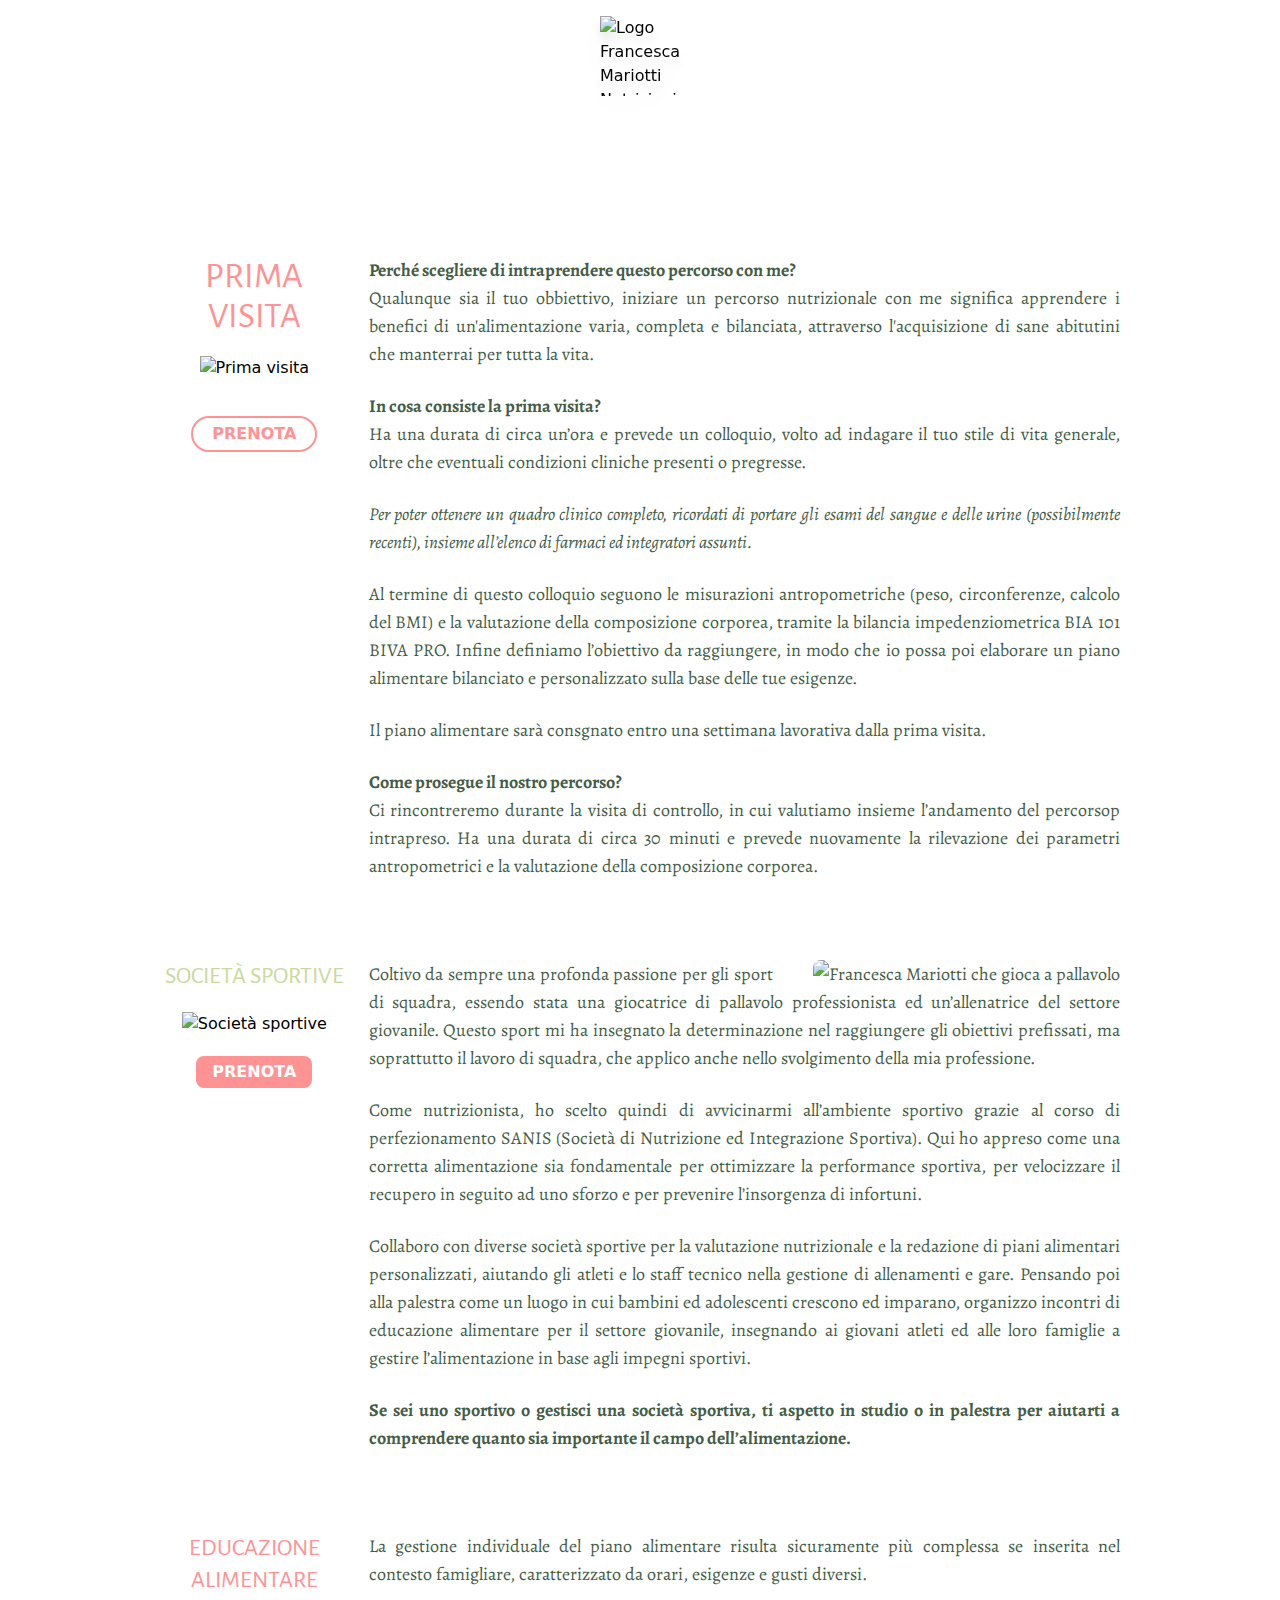
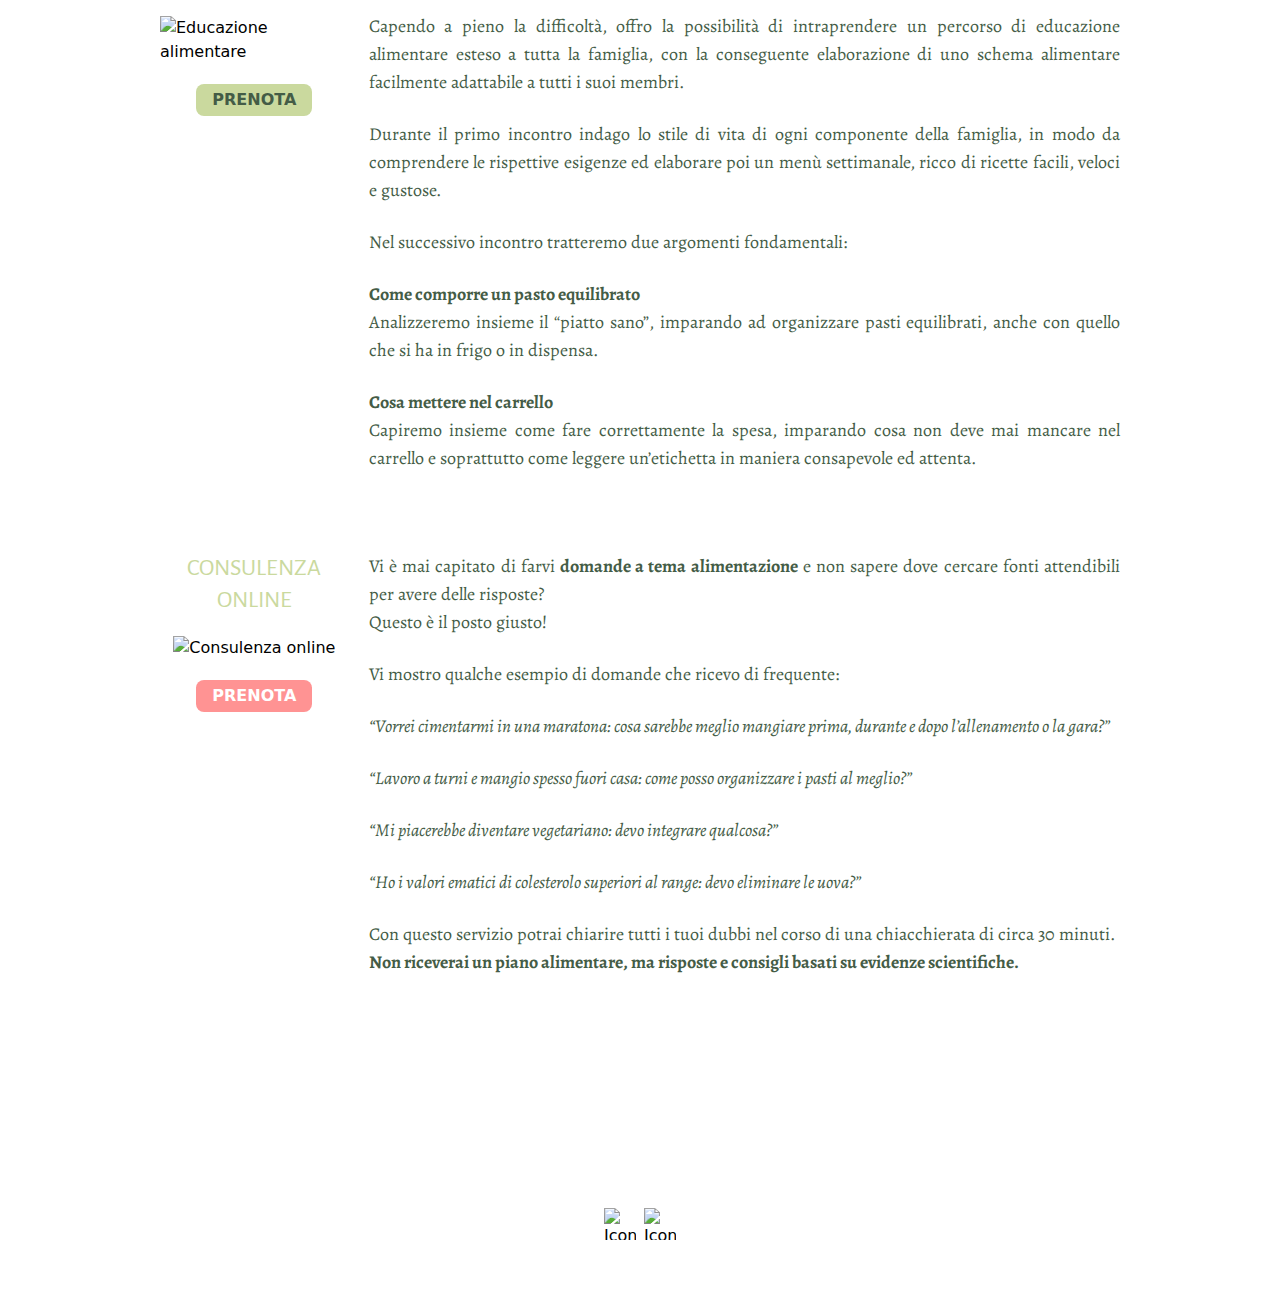
==== commit 40b48ed8: "Updates" ====
--- a/servizi.html
+++ b/servizi.html
@@ -20,11 +20,10 @@
 		<main class="flex w-3/4 max-w-6xl flex-col items-center justify-center gap-20">
 			<div class="flex flex-wrap gap-5">
 				<div class="flex flex-col items-center justify-start gap-5 shrink-0 grow basis-24">
-					<h1 id="prima-visita" class="font-cookie text-5xl text-fmgreen-300">Servizio</h1>
-					<h2 class="font-alegreya-sans text-center text-2xl uppercase text-fmpink-100 ">prima visita</h2>
+					<h1 class="font-alegreya-sans text-center text-4xl uppercase text-fmpink-200 ">prima visita</h1>
 					<img src="assets/img/visita.svg" alt="Prima visita">
 					<button
-						class="hidden sm:block button rounded-lg bg-fmgreen-200 py-1 px-4 font-bold uppercase text-fmgreen-300"
+						class="hidden sm:block button mt-4 w-4/6 rounded-full border-2 bg-white border-fmpink-200 py-1 px-4 font-bold uppercase text-fmpink-200"
 						type="submit">
 						prenota
 					</button>
@@ -72,7 +71,6 @@
 			</div>
 			<div class="flex flex-wrap gap-5">
 				<div class="flex flex-col items-center justify-start gap-5 shrink-0 grow basis-24">
-					<h1 id="societa-sportive"class="font-cookie text-5xl text-fmgreen-300">Servizio</h1>
 					<h2  class="font-alegreya-sans text-center text-2xl uppercase text-fmgreen-200">Società sportive</h2>
 					<img src="assets/img/sport.svg" alt="Società sportive">
 					<button
@@ -112,8 +110,7 @@
 			</div>
 			<div class="flex flex-wrap gap-5">
 				<div class="flex flex-col items-center justify-start gap-5 shrink-0 grow basis-24">
-					<h1 id="educazione-alimentare" class="font-cookie text-5xl text-fmgreen-300">Servizio</h1>
-					<h2  class="font-alegreya-sans text-center text-2xl uppercase text-fmpink-100 ">educazione alimentare</h2>
+					<h2  class="font-alegreya-sans text-center text-2xl uppercase text-fmpink-200 ">educazione alimentare</h2>
 					<img src="assets/img/famiglia.svg" alt="Educazione alimentare">
 					<button
 						class="hidden sm:block button rounded-lg bg-fmgreen-200 py-1 px-4 font-bold uppercase text-fmgreen-300"
@@ -162,7 +159,6 @@
 			</div>
 			<div class="flex flex-wrap gap-5">
 				<div class="flex flex-col items-center justify-start gap-5 shrink-0 grow basis-24">
-					<h1 id="consulenza-online" class="font-cookie text-5xl text-fmgreen-300">Servizio</h1>
 					<h2  class="font-alegreya-sans text-center text-2xl uppercase text-fmgreen-200">consulenza online</h2>
 					<img src="assets/img/consulenza.svg" alt="Consulenza online">
 					<button
--- a/build.css
+++ b/build.css
@@ -1 +1 @@
-/*! tailwindcss v3.2.4 | MIT License | https://tailwindcss.com*/*,:after,:before{box-sizing:border-box;border:0 solid #e5e7eb}:after,:before{--tw-content:""}html{line-height:1.5;-webkit-text-size-adjust:100%;-moz-tab-size:4;-o-tab-size:4;tab-size:4;font-family:ui-sans-serif,system-ui,-apple-system,BlinkMacSystemFont,Segoe UI,Roboto,Helvetica Neue,Arial,Noto Sans,sans-serif,Apple Color Emoji,Segoe UI Emoji,Segoe UI Symbol,Noto Color Emoji;font-feature-settings:normal}body{margin:0;line-height:inherit}hr{height:0;color:inherit;border-top-width:1px}abbr:where([title]){-webkit-text-decoration:underline dotted;text-decoration:underline dotted}h1,h2,h3,h4,h5,h6{font-size:inherit;font-weight:inherit}a{color:inherit;text-decoration:inherit}b,strong{font-weight:bolder}code,kbd,pre,samp{font-family:ui-monospace,SFMono-Regular,Menlo,Monaco,Consolas,Liberation Mono,Courier New,monospace;font-size:1em}small{font-size:80%}sub,sup{font-size:75%;line-height:0;position:relative;vertical-align:initial}sub{bottom:-.25em}sup{top:-.5em}table{text-indent:0;border-color:inherit;border-collapse:collapse}button,input,optgroup,select,textarea{font-family:inherit;font-size:100%;font-weight:inherit;line-height:inherit;color:inherit;margin:0;padding:0}button,select{text-transform:none}[type=button],[type=reset],[type=submit],button{-webkit-appearance:button;background-color:initial;background-image:none}:-moz-focusring{outline:auto}:-moz-ui-invalid{box-shadow:none}progress{vertical-align:initial}::-webkit-inner-spin-button,::-webkit-outer-spin-button{height:auto}[type=search]{-webkit-appearance:textfield;outline-offset:-2px}::-webkit-search-decoration{-webkit-appearance:none}::-webkit-file-upload-button{-webkit-appearance:button;font:inherit}summary{display:list-item}blockquote,dd,dl,figure,h1,h2,h3,h4,h5,h6,hr,p,pre{margin:0}fieldset{margin:0}fieldset,legend{padding:0}menu,ol,ul{list-style:none;margin:0;padding:0}textarea{resize:vertical}input::-moz-placeholder,textarea::-moz-placeholder{opacity:1;color:#9ca3af}input::placeholder,textarea::placeholder{opacity:1;color:#9ca3af}[role=button],button{cursor:pointer}:disabled{cursor:default}audio,canvas,embed,iframe,img,object,svg,video{display:block;vertical-align:middle}img,video{max-width:100%;height:auto}[hidden]{display:none}*,::backdrop,:after,:before{--tw-border-spacing-x:0;--tw-border-spacing-y:0;--tw-translate-x:0;--tw-translate-y:0;--tw-rotate:0;--tw-skew-x:0;--tw-skew-y:0;--tw-scale-x:1;--tw-scale-y:1;--tw-pan-x: ;--tw-pan-y: ;--tw-pinch-zoom: ;--tw-scroll-snap-strictness:proximity;--tw-ordinal: ;--tw-slashed-zero: ;--tw-numeric-figure: ;--tw-numeric-spacing: ;--tw-numeric-fraction: ;--tw-ring-inset: ;--tw-ring-offset-width:0px;--tw-ring-offset-color:#fff;--tw-ring-color:#3b82f680;--tw-ring-offset-shadow:0 0 #0000;--tw-ring-shadow:0 0 #0000;--tw-shadow:0 0 #0000;--tw-shadow-colored:0 0 #0000;--tw-blur: ;--tw-brightness: ;--tw-contrast: ;--tw-grayscale: ;--tw-hue-rotate: ;--tw-invert: ;--tw-saturate: ;--tw-sepia: ;--tw-drop-shadow: ;--tw-backdrop-blur: ;--tw-backdrop-brightness: ;--tw-backdrop-contrast: ;--tw-backdrop-grayscale: ;--tw-backdrop-hue-rotate: ;--tw-backdrop-invert: ;--tw-backdrop-opacity: ;--tw-backdrop-saturate: ;--tw-backdrop-sepia: }.services{z-index:-10;margin-left:-6rem;display:flex;height:7rem;width:75%;align-items:center;border-radius:9999px;--tw-bg-opacity:1;background-color:rgb(255 255 255/var(--tw-bg-opacity));padding:2rem;--tw-drop-shadow:drop-shadow(0 4px 10px #00000040);filter:var(--tw-blur) var(--tw-brightness) var(--tw-contrast) var(--tw-grayscale) var(--tw-hue-rotate) var(--tw-invert) var(--tw-saturate) var(--tw-sepia) var(--tw-drop-shadow)}@media (min-width:640px){.services{height:8rem;width:50%;justify-content:center}}@media (min-width:768px){.services{z-index:0;margin-left:0;height:auto;width:auto;background-color:initial}}.title{font-family:Cookie,cursive;font-size:3rem;line-height:1;--tw-text-opacity:1;color:rgb(68 92 70/var(--tw-text-opacity))}.subtitle{font-family:Alegreya Sans,sans-serif;font-size:2.25rem;line-height:2.5rem;text-transform:uppercase;--tw-text-opacity:1;color:rgb(252 202 203/var(--tw-text-opacity))}@media (min-width:768px){.subtitle{font-size:1.5rem;line-height:2rem}}.float-right{float:right}.mx-auto{margin-left:auto;margin-right:auto}.my-3{margin-top:.75rem;margin-bottom:.75rem}.mt-4{margin-top:1rem}.mt-9{margin-top:2.25rem}.mt-8{margin-top:2rem}.mb-6{margin-bottom:1.5rem}.ml-20{margin-left:5rem}.mt-14{margin-top:3.5rem}.mb-5{margin-bottom:1.25rem}.mt-12{margin-top:3rem}.ml-10{margin-left:2.5rem}.block{display:block}.flex{display:flex}.hidden{display:none}.aspect-square{aspect-ratio:1/1}.h-80{height:20rem}.h-20{height:5rem}.h-\[48rem\]{height:48rem}.h-36{height:9rem}.h-24{height:6rem}.h-8{height:2rem}.max-h-24{max-height:6rem}.w-full{width:100%}.w-20{width:5rem}.w-5\/6{width:83.333333%}.w-3\/4{width:75%}.w-24{width:6rem}.w-8{width:2rem}.w-max{width:-moz-max-content;width:max-content}.max-w-7xl{max-width:80rem}.max-w-sm{max-width:24rem}.max-w-xs{max-width:20rem}.max-w-6xl{max-width:72rem}.shrink-0{flex-shrink:0}.grow{flex-grow:1}.grow-\[5\]{flex-grow:5}.basis-24{flex-basis:6rem}.basis-72{flex-basis:18rem}.flex-row{flex-direction:row}.flex-row-reverse{flex-direction:row-reverse}.flex-col{flex-direction:column}.flex-wrap{flex-wrap:wrap}.flex-wrap-reverse{flex-wrap:wrap-reverse}.items-center{align-items:center}.justify-start{justify-content:flex-start}.justify-end{justify-content:flex-end}.justify-center{justify-content:center}.justify-between{justify-content:space-between}.justify-around{justify-content:space-around}.justify-evenly{justify-content:space-evenly}.gap-20{gap:5rem}.gap-8{gap:2rem}.gap-3{gap:.75rem}.gap-2{gap:.5rem}.gap-5{gap:1.25rem}.self-end{align-self:flex-end}.rounded-2xl{border-radius:1rem}.rounded-full{border-radius:9999px}.rounded-lg{border-radius:.5rem}.rounded-r-full{border-top-right-radius:9999px;border-bottom-right-radius:9999px}.rounded-l-full{border-top-left-radius:9999px;border-bottom-left-radius:9999px}.bg-fmpink-200{--tw-bg-opacity:1;background-color:rgb(255 147 147/var(--tw-bg-opacity))}.bg-white{--tw-bg-opacity:1;background-color:rgb(255 255 255/var(--tw-bg-opacity))}.bg-fmgreen-200{--tw-bg-opacity:1;background-color:rgb(202 217 158/var(--tw-bg-opacity))}.bg-wave-mobile{background-image:url(assets/img/wavemobileresponsive.svg)}.bg-none{background-image:none}.bg-wave-mipresento-mobile{background-image:url(assets/img/wavemobilepresento.svg)}.bg-wave-footer{background-image:url(assets/img/waveresponsive-footer.svg)}.bg-wave{background-image:url(assets/img/waveresponsive.svg)}.from-fmgreen-100{--tw-gradient-from:#a6c78e;--tw-gradient-to:#a6c78e00;--tw-gradient-stops:var(--tw-gradient-from),var(--tw-gradient-to)}.to-fmgreen-100\/30{--tw-gradient-to:#a6c78e4d}.bg-full{background-size:100% 100%}.bg-half{background-size:100% 50%}.bg-right-bottom{background-position:100% 100%}.bg-left-bottom{background-position:0 100%}.bg-no-repeat{background-repeat:no-repeat}.p-4{padding:1rem}.py-4{padding-top:1rem;padding-bottom:1rem}.py-1{padding-top:.25rem;padding-bottom:.25rem}.px-4{padding-left:1rem;padding-right:1rem}.text-center{text-align:center}.text-justify{text-align:justify}.font-cookie{font-family:Cookie,cursive}.font-alegreya{font-family:Alegreya,serif}.font-alegreya-sans{font-family:Alegreya Sans,sans-serif}.text-4xl{font-size:2.25rem;line-height:2.5rem}.text-xl{font-size:1.25rem}.text-lg,.text-xl{line-height:1.75rem}.text-lg{font-size:1.125rem}.text-5xl{font-size:3rem;line-height:1}.text-2xl{font-size:1.5rem;line-height:2rem}.font-bold{font-weight:700}.uppercase{text-transform:uppercase}.italic{font-style:italic}.text-white{--tw-text-opacity:1;color:rgb(255 255 255/var(--tw-text-opacity))}.text-fmgreen-300{--tw-text-opacity:1;color:rgb(68 92 70/var(--tw-text-opacity))}.text-fmgreen-100{--tw-text-opacity:1;color:rgb(166 199 142/var(--tw-text-opacity))}.text-fmpink-100{--tw-text-opacity:1;color:rgb(252 202 203/var(--tw-text-opacity))}.text-fmgreen-200{--tw-text-opacity:1;color:rgb(202 217 158/var(--tw-text-opacity))}.drop-shadow-xl{--tw-drop-shadow:drop-shadow(0 20px 13px #00000008) drop-shadow(0 8px 5px #00000014)}.drop-shadow-2xl,.drop-shadow-xl{filter:var(--tw-blur) var(--tw-brightness) var(--tw-contrast) var(--tw-grayscale) var(--tw-hue-rotate) var(--tw-invert) var(--tw-saturate) var(--tw-sepia) var(--tw-drop-shadow)}.drop-shadow-2xl{--tw-drop-shadow:drop-shadow(0 25px 25px #00000026)}.drop-shadow-fm{--tw-drop-shadow:drop-shadow(0 4px 10px #00000040);filter:var(--tw-blur) var(--tw-brightness) var(--tw-contrast) var(--tw-grayscale) var(--tw-hue-rotate) var(--tw-invert) var(--tw-saturate) var(--tw-sepia) var(--tw-drop-shadow)}.transition{transition-property:color,background-color,border-color,text-decoration-color,fill,stroke,opacity,box-shadow,transform,filter,-webkit-backdrop-filter;transition-property:color,background-color,border-color,text-decoration-color,fill,stroke,opacity,box-shadow,transform,filter,backdrop-filter;transition-property:color,background-color,border-color,text-decoration-color,fill,stroke,opacity,box-shadow,transform,filter,backdrop-filter,-webkit-backdrop-filter;transition-timing-function:cubic-bezier(.4,0,.2,1);transition-duration:.15s}.duration-300{transition-duration:.3s}.ease-in-out{transition-timing-function:cubic-bezier(.4,0,.2,1)}.hover\:-translate-y-1:hover{--tw-translate-y:-0.25rem}.hover\:-translate-y-1:hover,.hover\:scale-110:hover{transform:translate(var(--tw-translate-x),var(--tw-translate-y)) rotate(var(--tw-rotate)) skewX(var(--tw-skew-x)) skewY(var(--tw-skew-y)) scaleX(var(--tw-scale-x)) scaleY(var(--tw-scale-y))}.hover\:scale-110:hover{--tw-scale-x:1.1;--tw-scale-y:1.1}@media (min-width:640px){.sm\:ml-14{margin-left:3.5rem}.sm\:block{display:block}.sm\:hidden{display:none}.sm\:h-40{height:10rem}.sm\:text-6xl{font-size:3.75rem;line-height:1}}@media (min-width:768px){.md\:mx-0{margin-left:0;margin-right:0}.md\:mt-0{margin-top:0}.md\:mt-14{margin-top:3.5rem}.md\:ml-0{margin-left:0}.md\:block{display:block}.md\:flex{display:flex}.md\:hidden{display:none}.md\:h-64{height:16rem}.md\:h-fit{height:-moz-fit-content;height:fit-content}.md\:min-h-\[20rem\]{min-height:20rem}.md\:w-1\/2{width:50%}.md\:w-\[45\%\]{width:45%}.md\:w-5\/6{width:83.333333%}.md\:w-1\/4{width:25%}.md\:flex-row{flex-direction:row}.md\:flex-col{flex-direction:column}.md\:items-stretch{align-items:stretch}.md\:justify-start{justify-content:flex-start}.md\:justify-evenly{justify-content:space-evenly}.md\:gap-0{gap:0}.md\:self-stretch{align-self:stretch}.md\:rounded-lg{border-radius:.5rem}.md\:bg-wave{background-image:url(assets/img/waveresponsive.svg)}.md\:bg-wave-mipresento{background-image:url(assets/img/wavepresento.svg)}.md\:bg-none{background-image:none}.md\:bg-gradient-to-b{background-image:linear-gradient(to bottom,var(--tw-gradient-stops))}.md\:bg-half{background-size:100% 50%}.md\:bg-\[length\:75\%_100\%\]{background-size:75% 100%}.md\:p-3{padding:.75rem}.md\:pl-4{padding-left:1rem}.md\:text-left{text-align:left}.md\:text-2xl{font-size:1.5rem;line-height:2rem}.md\:text-fmgreen-100{--tw-text-opacity:1;color:rgb(166 199 142/var(--tw-text-opacity))}.md\:text-fmgreen-300{--tw-text-opacity:1;color:rgb(68 92 70/var(--tw-text-opacity))}.md\:drop-shadow-none{--tw-drop-shadow:drop-shadow(0 0 #0000);filter:var(--tw-blur) var(--tw-brightness) var(--tw-contrast) var(--tw-grayscale) var(--tw-hue-rotate) var(--tw-invert) var(--tw-saturate) var(--tw-sepia) var(--tw-drop-shadow)}}@media (min-width:900px){.min-\[900px\]\:gap-40{gap:10rem}.min-\[900px\]\:bg-\[length\:50\%_100\%\]{background-size:50% 100%}}@media (min-width:1280px){.xl\:mt-0{margin-top:0}}+/*! tailwindcss v3.3.3 | MIT License | https://tailwindcss.com*/*,:after,:before{box-sizing:border-box;border:0 solid #e5e7eb}:after,:before{--tw-content:""}html{line-height:1.5;-webkit-text-size-adjust:100%;-moz-tab-size:4;-o-tab-size:4;tab-size:4;font-family:ui-sans-serif,system-ui,-apple-system,BlinkMacSystemFont,Segoe UI,Roboto,Helvetica Neue,Arial,Noto Sans,sans-serif,Apple Color Emoji,Segoe UI Emoji,Segoe UI Symbol,Noto Color Emoji;font-feature-settings:normal;font-variation-settings:normal}body{margin:0;line-height:inherit}hr{height:0;color:inherit;border-top-width:1px}abbr:where([title]){-webkit-text-decoration:underline dotted;text-decoration:underline dotted}h1,h2,h3,h4,h5,h6{font-size:inherit;font-weight:inherit}a{color:inherit;text-decoration:inherit}b,strong{font-weight:bolder}code,kbd,pre,samp{font-family:ui-monospace,SFMono-Regular,Menlo,Monaco,Consolas,Liberation Mono,Courier New,monospace;font-size:1em}small{font-size:80%}sub,sup{font-size:75%;line-height:0;position:relative;vertical-align:initial}sub{bottom:-.25em}sup{top:-.5em}table{text-indent:0;border-color:inherit;border-collapse:collapse}button,input,optgroup,select,textarea{font-family:inherit;font-feature-settings:inherit;font-variation-settings:inherit;font-size:100%;font-weight:inherit;line-height:inherit;color:inherit;margin:0;padding:0}button,select{text-transform:none}[type=button],[type=reset],[type=submit],button{-webkit-appearance:button;background-color:initial;background-image:none}:-moz-focusring{outline:auto}:-moz-ui-invalid{box-shadow:none}progress{vertical-align:initial}::-webkit-inner-spin-button,::-webkit-outer-spin-button{height:auto}[type=search]{-webkit-appearance:textfield;outline-offset:-2px}::-webkit-search-decoration{-webkit-appearance:none}::-webkit-file-upload-button{-webkit-appearance:button;font:inherit}summary{display:list-item}blockquote,dd,dl,figure,h1,h2,h3,h4,h5,h6,hr,p,pre{margin:0}fieldset{margin:0}fieldset,legend{padding:0}menu,ol,ul{list-style:none;margin:0;padding:0}dialog{padding:0}textarea{resize:vertical}input::-moz-placeholder,textarea::-moz-placeholder{opacity:1;color:#9ca3af}input::placeholder,textarea::placeholder{opacity:1;color:#9ca3af}[role=button],button{cursor:pointer}:disabled{cursor:default}audio,canvas,embed,iframe,img,object,svg,video{display:block;vertical-align:middle}img,video{max-width:100%;height:auto}[hidden]{display:none}*,::backdrop,:after,:before{--tw-border-spacing-x:0;--tw-border-spacing-y:0;--tw-translate-x:0;--tw-translate-y:0;--tw-rotate:0;--tw-skew-x:0;--tw-skew-y:0;--tw-scale-x:1;--tw-scale-y:1;--tw-pan-x: ;--tw-pan-y: ;--tw-pinch-zoom: ;--tw-scroll-snap-strictness:proximity;--tw-gradient-from-position: ;--tw-gradient-via-position: ;--tw-gradient-to-position: ;--tw-ordinal: ;--tw-slashed-zero: ;--tw-numeric-figure: ;--tw-numeric-spacing: ;--tw-numeric-fraction: ;--tw-ring-inset: ;--tw-ring-offset-width:0px;--tw-ring-offset-color:#fff;--tw-ring-color:#3b82f680;--tw-ring-offset-shadow:0 0 #0000;--tw-ring-shadow:0 0 #0000;--tw-shadow:0 0 #0000;--tw-shadow-colored:0 0 #0000;--tw-blur: ;--tw-brightness: ;--tw-contrast: ;--tw-grayscale: ;--tw-hue-rotate: ;--tw-invert: ;--tw-saturate: ;--tw-sepia: ;--tw-drop-shadow: ;--tw-backdrop-blur: ;--tw-backdrop-brightness: ;--tw-backdrop-contrast: ;--tw-backdrop-grayscale: ;--tw-backdrop-hue-rotate: ;--tw-backdrop-invert: ;--tw-backdrop-opacity: ;--tw-backdrop-saturate: ;--tw-backdrop-sepia: }.services{z-index:-10;margin-left:-6rem;display:flex;height:7rem;width:75%;align-items:center;border-radius:9999px;--tw-bg-opacity:1;background-color:rgb(255 255 255/var(--tw-bg-opacity));padding:2rem;--tw-drop-shadow:drop-shadow(0 4px 10px #00000040);filter:var(--tw-blur) var(--tw-brightness) var(--tw-contrast) var(--tw-grayscale) var(--tw-hue-rotate) var(--tw-invert) var(--tw-saturate) var(--tw-sepia) var(--tw-drop-shadow)}@media (min-width:640px){.services{height:8rem;width:50%;justify-content:center}}@media (min-width:768px){.services{z-index:0;margin-left:0;height:auto;width:auto;background-color:initial}}.title{font-family:Cookie,cursive;font-size:3rem;line-height:1;--tw-text-opacity:1;color:rgb(68 92 70/var(--tw-text-opacity))}.subtitle{font-family:Alegreya Sans,sans-serif;font-size:2.25rem;line-height:2.5rem;text-transform:uppercase;--tw-text-opacity:1;color:rgb(255 147 147/var(--tw-text-opacity))}@media (min-width:768px){.subtitle{font-size:1.5rem;line-height:2rem}}.float-right{float:right}.mx-auto{margin-left:auto;margin-right:auto}.my-3{margin-top:.75rem;margin-bottom:.75rem}.mb-5{margin-bottom:1.25rem}.mb-6{margin-bottom:1.5rem}.ml-10{margin-left:2.5rem}.ml-20{margin-left:5rem}.mt-12{margin-top:3rem}.mt-14{margin-top:3.5rem}.mt-4{margin-top:1rem}.mt-6{margin-top:1.5rem}.mt-8{margin-top:2rem}.mt-9{margin-top:2.25rem}.block{display:block}.flex{display:flex}.hidden{display:none}.aspect-square{aspect-ratio:1/1}.h-20{height:5rem}.h-24{height:6rem}.h-28{height:7rem}.h-36{height:9rem}.h-8{height:2rem}.h-80{height:20rem}.h-\[48rem\]{height:48rem}.max-h-24{max-height:6rem}.w-10\/12{width:83.333333%}.w-20{width:5rem}.w-24{width:6rem}.w-3\/4{width:75%}.w-4\/6{width:66.666667%}.w-5\/6{width:83.333333%}.w-8{width:2rem}.w-full{width:100%}.w-max{width:-moz-max-content;width:max-content}.max-w-6xl{max-width:72rem}.max-w-7xl{max-width:80rem}.max-w-sm{max-width:24rem}.shrink-0{flex-shrink:0}.grow{flex-grow:1}.grow-\[5\]{flex-grow:5}.basis-24{flex-basis:6rem}.basis-72{flex-basis:18rem}.cursor-pointer{cursor:pointer}.flex-row{flex-direction:row}.flex-row-reverse{flex-direction:row-reverse}.flex-col{flex-direction:column}.flex-wrap{flex-wrap:wrap}.flex-wrap-reverse{flex-wrap:wrap-reverse}.items-center{align-items:center}.justify-start{justify-content:flex-start}.justify-end{justify-content:flex-end}.justify-center{justify-content:center}.justify-between{justify-content:space-between}.justify-around{justify-content:space-around}.justify-evenly{justify-content:space-evenly}.gap-2{gap:.5rem}.gap-20{gap:5rem}.gap-3{gap:.75rem}.gap-4{gap:1rem}.gap-5{gap:1.25rem}.gap-8{gap:2rem}.self-end{align-self:flex-end}.break-normal{overflow-wrap:normal;word-break:normal}.rounded-2xl{border-radius:1rem}.rounded-full{border-radius:9999px}.rounded-lg{border-radius:.5rem}.rounded-l-full{border-top-left-radius:9999px;border-bottom-left-radius:9999px}.rounded-r-full{border-top-right-radius:9999px;border-bottom-right-radius:9999px}.border-2{border-width:2px}.border-fmpink-200{--tw-border-opacity:1;border-color:rgb(255 147 147/var(--tw-border-opacity))}.bg-fmgreen-200{--tw-bg-opacity:1;background-color:rgb(202 217 158/var(--tw-bg-opacity))}.bg-fmpink-200{--tw-bg-opacity:1;background-color:rgb(255 147 147/var(--tw-bg-opacity))}.bg-white{--tw-bg-opacity:1;background-color:rgb(255 255 255/var(--tw-bg-opacity))}.bg-none{background-image:none}.bg-wave{background-image:url(assets/img/waveresponsive.svg)}.bg-wave-footer{background-image:url(assets/img/waveresponsive-footer.svg)}.bg-wave-mipresento-mobile{background-image:url(assets/img/wavemobilepresento.svg)}.bg-wave-mobile{background-image:url(assets/img/wavemobileresponsive.svg)}.from-fmgreen-100{--tw-gradient-from:#a6c78e var(--tw-gradient-from-position);--tw-gradient-to:#a6c78e00 var(--tw-gradient-to-position);--tw-gradient-stops:var(--tw-gradient-from),var(--tw-gradient-to)}.to-fmgreen-100\/30{--tw-gradient-to:#a6c78e4d var(--tw-gradient-to-position)}.bg-full{background-size:100% 100%}.bg-half{background-size:100% 50%}.bg-left-bottom{background-position:0 100%}.bg-right-bottom{background-position:100% 100%}.bg-no-repeat{background-repeat:no-repeat}.p-4{padding:1rem}.px-4{padding-left:1rem;padding-right:1rem}.py-1{padding-top:.25rem;padding-bottom:.25rem}.py-4{padding-top:1rem;padding-bottom:1rem}.text-center{text-align:center}.text-justify{text-align:justify}.font-alegreya{font-family:Alegreya,serif}.font-alegreya-sans{font-family:Alegreya Sans,sans-serif}.font-cookie{font-family:Cookie,cursive}.text-2xl{font-size:1.5rem;line-height:2rem}.text-4xl{font-size:2.25rem;line-height:2.5rem}.text-lg{font-size:1.125rem}.text-lg,.text-xl{line-height:1.75rem}.text-xl{font-size:1.25rem}.font-bold{font-weight:700}.uppercase{text-transform:uppercase}.italic{font-style:italic}.text-fmgreen-100{--tw-text-opacity:1;color:rgb(166 199 142/var(--tw-text-opacity))}.text-fmgreen-200{--tw-text-opacity:1;color:rgb(202 217 158/var(--tw-text-opacity))}.text-fmgreen-300{--tw-text-opacity:1;color:rgb(68 92 70/var(--tw-text-opacity))}.text-fmpink-200{--tw-text-opacity:1;color:rgb(255 147 147/var(--tw-text-opacity))}.text-white{--tw-text-opacity:1;color:rgb(255 255 255/var(--tw-text-opacity))}.drop-shadow-2xl{--tw-drop-shadow:drop-shadow(0 25px 25px #00000026)}.drop-shadow-2xl,.drop-shadow-fm{filter:var(--tw-blur) var(--tw-brightness) var(--tw-contrast) var(--tw-grayscale) var(--tw-hue-rotate) var(--tw-invert) var(--tw-saturate) var(--tw-sepia) var(--tw-drop-shadow)}.drop-shadow-fm{--tw-drop-shadow:drop-shadow(0 4px 10px #00000040)}.drop-shadow-xl{--tw-drop-shadow:drop-shadow(0 20px 13px #00000008) drop-shadow(0 8px 5px #00000014);filter:var(--tw-blur) var(--tw-brightness) var(--tw-contrast) var(--tw-grayscale) var(--tw-hue-rotate) var(--tw-invert) var(--tw-saturate) var(--tw-sepia) var(--tw-drop-shadow)}.transition{transition-property:color,background-color,border-color,text-decoration-color,fill,stroke,opacity,box-shadow,transform,filter,-webkit-backdrop-filter;transition-property:color,background-color,border-color,text-decoration-color,fill,stroke,opacity,box-shadow,transform,filter,backdrop-filter;transition-property:color,background-color,border-color,text-decoration-color,fill,stroke,opacity,box-shadow,transform,filter,backdrop-filter,-webkit-backdrop-filter;transition-timing-function:cubic-bezier(.4,0,.2,1);transition-duration:.15s}.duration-300{transition-duration:.3s}.ease-in-out{transition-timing-function:cubic-bezier(.4,0,.2,1)}.hover\:-translate-y-1:hover{--tw-translate-y:-0.25rem}.hover\:-translate-y-1:hover,.hover\:scale-110:hover{transform:translate(var(--tw-translate-x),var(--tw-translate-y)) rotate(var(--tw-rotate)) skewX(var(--tw-skew-x)) skewY(var(--tw-skew-y)) scaleX(var(--tw-scale-x)) scaleY(var(--tw-scale-y))}.hover\:scale-110:hover{--tw-scale-x:1.1;--tw-scale-y:1.1}@media (min-width:640px){.sm\:ml-14{margin-left:3.5rem}.sm\:block{display:block}.sm\:hidden{display:none}.sm\:h-40{height:10rem}.sm\:text-6xl{font-size:3.75rem;line-height:1}}@media (min-width:768px){.md\:mx-0{margin-right:0}.md\:ml-0,.md\:mx-0{margin-left:0}.md\:mt-0{margin-top:0}.md\:mt-14{margin-top:3.5rem}.md\:block{display:block}.md\:flex{display:flex}.md\:hidden{display:none}.md\:h-64{height:16rem}.md\:h-fit{height:-moz-fit-content;height:fit-content}.md\:min-h-\[20rem\]{min-height:20rem}.md\:w-1\/2{width:50%}.md\:w-1\/4{width:25%}.md\:w-11\/12{width:91.666667%}.md\:w-\[45\%\]{width:45%}.md\:flex-row{flex-direction:row}.md\:flex-col{flex-direction:column}.md\:items-stretch{align-items:stretch}.md\:justify-start{justify-content:flex-start}.md\:justify-evenly{justify-content:space-evenly}.md\:gap-0{gap:0}.md\:self-stretch{align-self:stretch}.md\:rounded-lg{border-radius:.5rem}.md\:bg-gradient-to-b{background-image:linear-gradient(to bottom,var(--tw-gradient-stops))}.md\:bg-none{background-image:none}.md\:bg-wave{background-image:url(assets/img/waveresponsive.svg)}.md\:bg-wave-mipresento{background-image:url(assets/img/wavepresento.svg)}.md\:bg-\[length\:75\%_100\%\]{background-size:75% 100%}.md\:bg-half{background-size:100% 50%}.md\:p-3{padding:.75rem}.md\:pl-4{padding-left:1rem}.md\:text-left{text-align:left}.md\:text-2xl{font-size:1.5rem;line-height:2rem}.md\:text-fmgreen-100{--tw-text-opacity:1;color:rgb(166 199 142/var(--tw-text-opacity))}.md\:text-fmgreen-300{--tw-text-opacity:1;color:rgb(68 92 70/var(--tw-text-opacity))}.md\:drop-shadow-none{--tw-drop-shadow:drop-shadow(0 0 #0000);filter:var(--tw-blur) var(--tw-brightness) var(--tw-contrast) var(--tw-grayscale) var(--tw-hue-rotate) var(--tw-invert) var(--tw-saturate) var(--tw-sepia) var(--tw-drop-shadow)}}@media (min-width:900px){.min-\[900px\]\:gap-40{gap:10rem}.min-\[900px\]\:bg-\[length\:50\%_100\%\]{background-size:50% 100%}}@media (min-width:1280px){.xl\:mt-0{margin-top:0}}